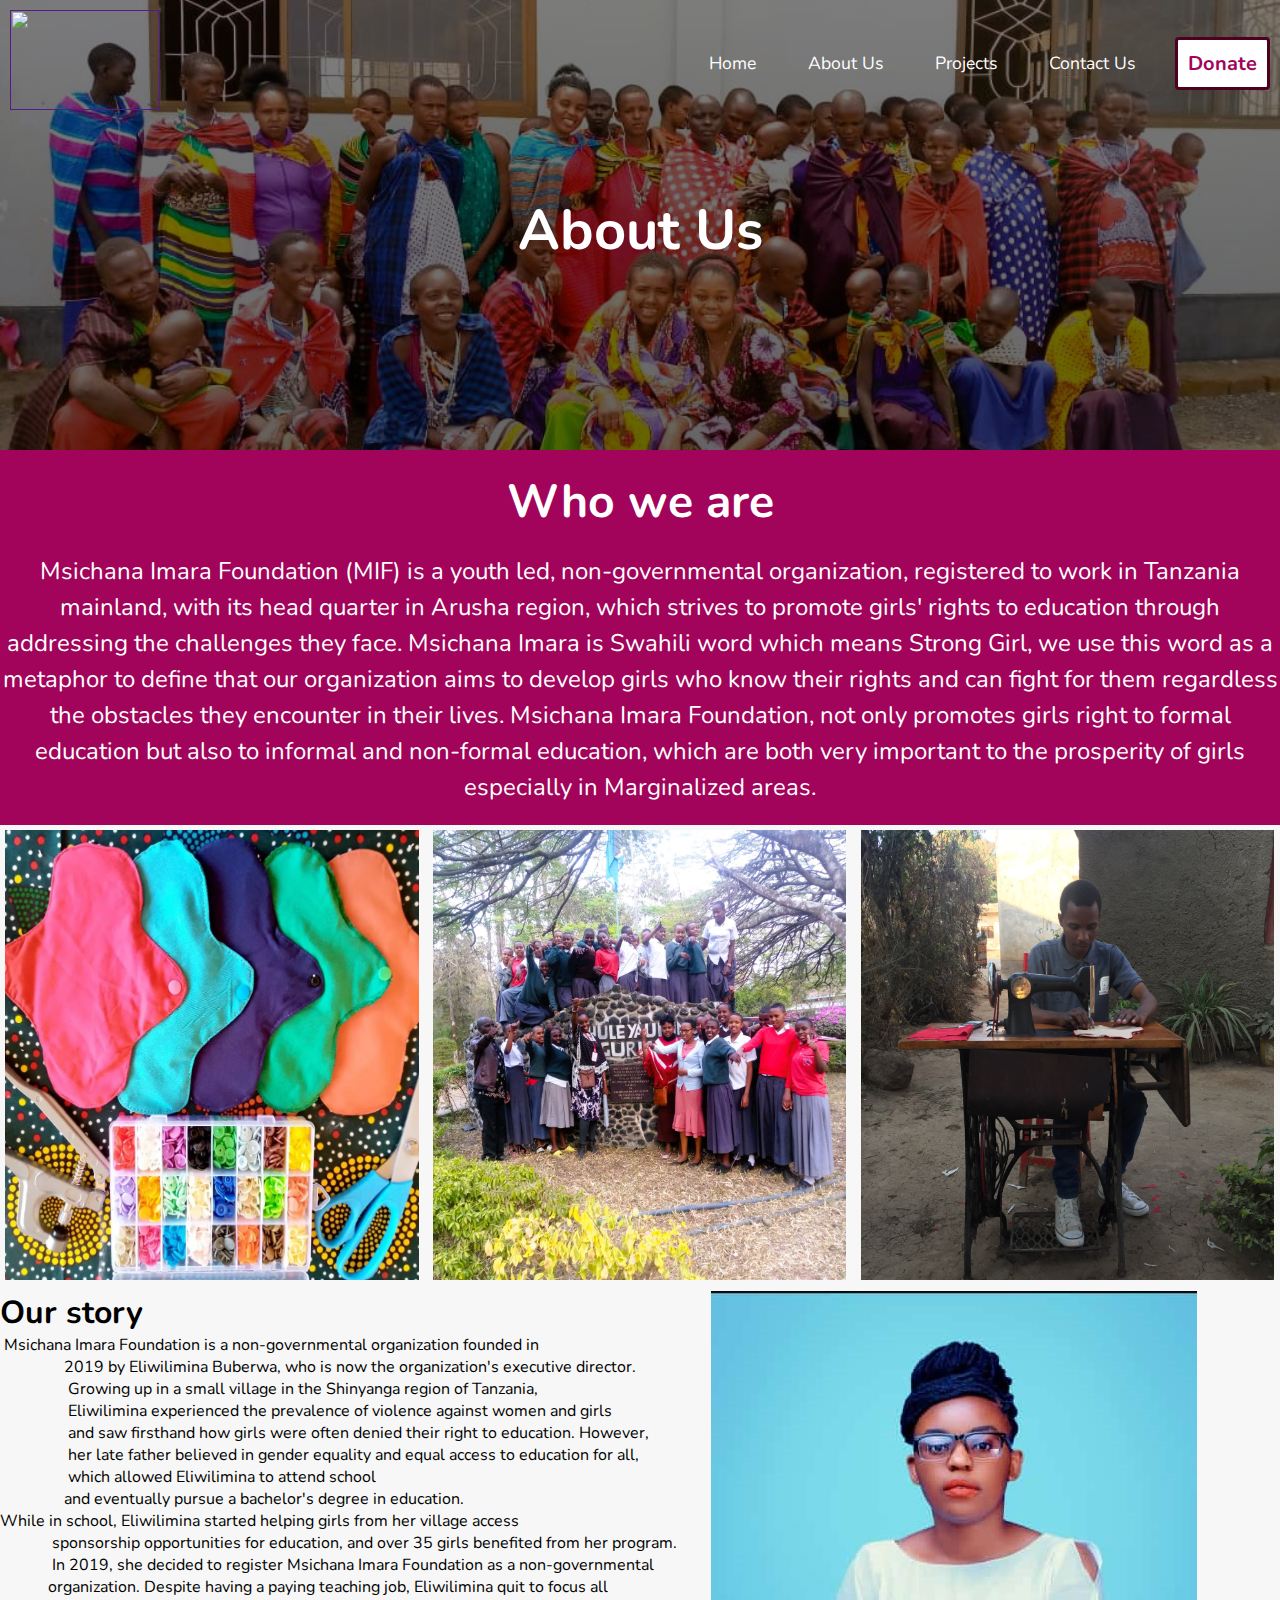
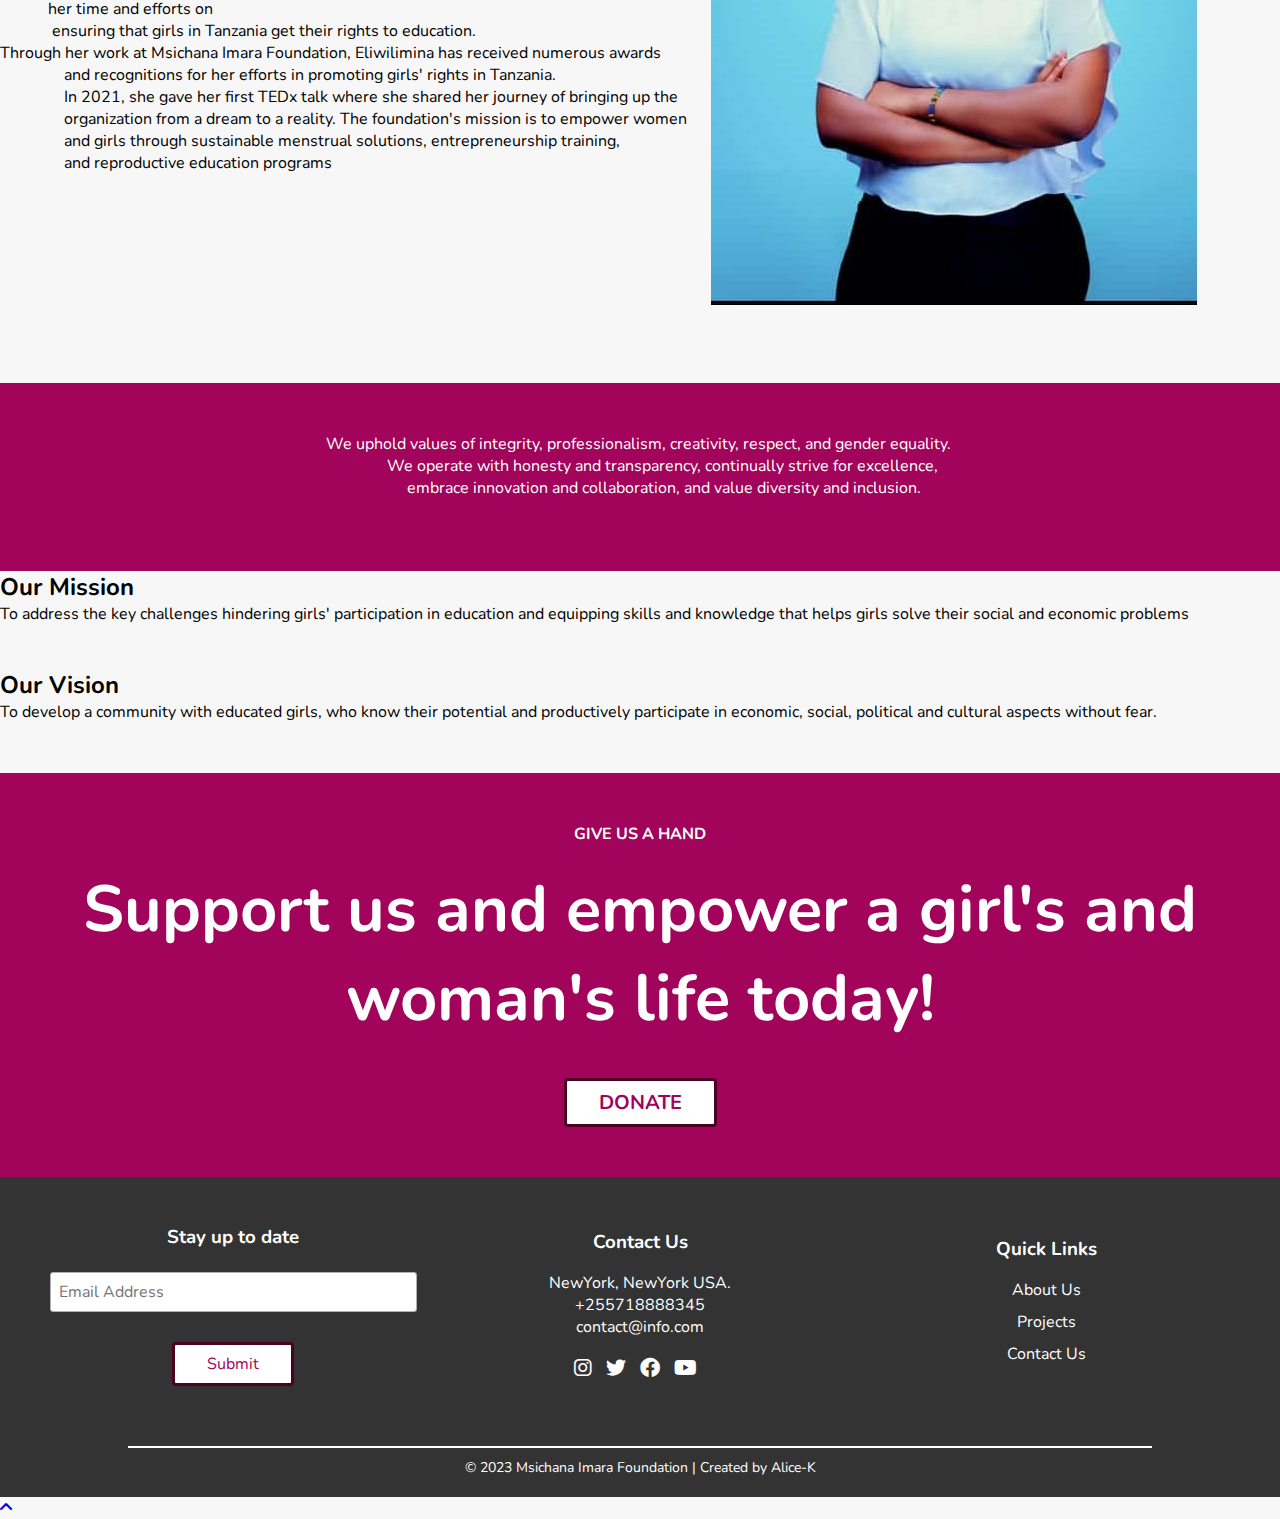
==== aboutus.html @ b965daf7 "Added projects page" ====
<!DOCTYPE html>
<html>
    <!DOCTYPE html>
    <html>
    <head>
        <meta name="viewport" content="width=device-width,initial-scale=1.0">
        <title> Msichana Imara</title>
        <link rel="stylesheet" href="https://cdnjs.cloudflare.com/ajax/libs/font-awesome/6.0.0/css/all.min.css" integrity="sha512-9usAa10IRO0HhonpyAIVpjrylPvoDwiPUiKdWk5t3PyolY1cOd4DSE0Ga+ri4AuTroPR5aQvXU9xC6qOPnzFeg==" crossorigin="anonymous" referrerpolicy="no-referrer" />
        <link rel="stylesheet" type="text/css" href="style.css">
    
    </head>
     <body>
    <!--welcome section starts-->
    <section class="welcome-to-projects" id="welcome">
        <!--header starts-->
        <header>
            <a href="" class="logo"><img src="images/logo.png" /></a>
            <div id="menu-bar" class="fas fa-bars"></div>
            <nav class="navbar">
              <a href="index.html">Home</a>
              <a href="aboutus.html">About Us</a>
              <a href="projects.html">Projects</a>
              <a href="#contact">Contact Us</a>
             <button>Donate</button></a>
             
            </nav>
          </header>
          <!--header ends-->
           <div class="welcome-to-projects-content">
               <h1>About Us</h1> 
            </div>
           </section>
        <!--welcome section ends-->
    
   
    
    <!--Success section starts-->
    
    <section class="who-we-are" >
        <div class="content-2">
            <h2>Who we are</h2>
     <p> Msichana Imara Foundation (MIF) is a youth led, non-governmental organization, 
    registered to work in Tanzania mainland, with its head quarter in Arusha region,
     which strives to promote girls' rights to education through 
     addressing the challenges they face. Msichana Imara is Swahili 
     word which means Strong Girl, we use this word as a metaphor 
     to define that our organization aims to develop girls who know their 
     rights and can fight for them regardless the obstacles they encounter
      in their lives. Msichana Imara Foundation, not only promotes girls right 
      to formal education but also to informal and non-formal education, 
      which are both very important to the prosperity of
      girls especially in Marginalized areas.  </p>
          </div>
        </section>
    <!--Success section ends-->
     <!--Image section starts-->
     <section class="images">
        <div class="image-section">
            <img src="images/image16.jpg" alt="Image 1" class="img-responsive">
            <img src="images/image26.jpeg" alt="Image 2" class="img-responsive">
            <img src="images/image15.jpg" alt="Image 3" class="img-responsive">
          </div>
    </section>
    <!--Image section ends-->
    <!--Impact section starts-->
    
    <section class="our-story">
        <div class="our-story-container">
            <div class=" our-story-content">
            <h1> Our story</h1>
            <pre> Msichana Imara Foundation is a non-governmental organization founded in 
                2019 by Eliwilimina Buberwa, who is now the organization's executive director.
                 Growing up in a small village in the Shinyanga region of Tanzania, 
                 Eliwilimina experienced the prevalence of violence against women and girls 
                 and saw firsthand how girls were often denied their right to education. However, 
                 her late father believed in gender equality and equal access to education for all, 
                 which allowed Eliwilimina to attend school 
                and eventually pursue a bachelor's degree in education.</pre>
            <pre>While in school, Eliwilimina started helping girls from her village access 
             sponsorship opportunities for education, and over 35 girls benefited from her program.
             In 2019, she decided to register Msichana Imara Foundation as a non-governmental 
            organization. Despite having a paying teaching job, Eliwilimina quit to focus all 
            her time and efforts on 
             ensuring that girls in Tanzania get their rights to education.</pre>
             <pre>Through her work at Msichana Imara Foundation, Eliwilimina has received numerous awards 
                and recognitions for her efforts in promoting girls' rights in Tanzania. 
                In 2021, she gave her first TEDx talk where she shared her journey of bringing up the 
                organization from a dream to a reality. The foundation's mission is to empower women 
                and girls through sustainable menstrual solutions, entrepreneurship training, 
                and reproductive education programs</pre>

        </div>
    
           <div class="our-story-img">
           <img src="images/Eliwimina.jpg" alt="Eliwimina pic"/>
            </div>
            
          </div>
    </section>
    <!--Impact section ends-->
    <!--Image kubwa section starts-->
    <div class="image-kubwa">
        <img src="" alt="" />
    </div>
    <!--Image kubwa section ends-->
   
    
    <!--donate section starts here-->
    <section class="donate">
        <pre>We uphold values of integrity, professionalism, creativity, respect, and gender equality. 
            We operate with honesty and transparency, continually strive for excellence, 
            embrace innovation and collaboration, and value diversity and inclusion.
        </pre>
     </section>
    <!--donate section ends here-->

    <section class="mission">
        <div>
        <h2>Our Mission</h2>
        <p>To address the key challenges hindering girls' participation in education and equipping skills and 
            knowledge that helps girls solve their social and economic problems</p>
        </div>
        <div>
            <img src="" />
        </div>
    </section>

    <section class="vision">
        <div>
     <img src="" />
         </div>
         <div>
        <h2>Our Vision</h2>
     <p>To develop a community with educated girls, who know their potential and productively participate in economic, social, 
        political and cultural aspects without fear. </p>
        </div>
        
    </section>
    <!--donate section starts here-->
<section class="donate">
    <h4>GIVE US A HAND</h4>
    <h1>Support us and empower a girl's and woman's life today!</h1>
    <button class="donate-btn">DONATE</button>
 </section>
  <!--donate section ends here-->


    
    <!--footer starts here-->
         <footer>
            <div class="footer-col">
              <h3>Stay up to date</h3>
              <form>
                <input type="email" placeholder="Email Address" >
                <br/>
                <button type="submit" class="submit" >Submit</button>
              </form>
            </div>
            <div class="footer-col">
              <h3>Contact Us</h3>
              <p>NewYork, NewYork USA. <br>+255718888345 <br>contact@info.com</p>
              <div class="social-icons">
                <a href="#"><i class="fab fa-instagram"></i></a>
                <a href="#"><i class="fab fa-twitter"></i></a>
                <a href="#"><i class="fab fa-facebook"></i></a>
                <a href="#"><i class="fab fa-youtube"></i></a>
              </div>
            </div>
            <div class="footer-col">
              <h3>Quick Links</h3>
              <ul>
                <li><a href="aboutus.html">About Us</a></li>
                <li><a href="projects.html">Projects</a></li>
                <li><a href="#contact">Contact Us</a></li>
              </ul>
            </div>
          </footer>
          <div class="copy">
            <hr>
            <p>&copy; 2023 Msichana Imara Foundation | Created by Alice-K</p>
          </div>
          
          <!--footer ends here-->
    
    <!--scroll top button-->
    <a href="#home" class="fas fa-angle-up" id="scroll-top"></a>
    
    
    <!--custom js file link-->
    <script src="script.js"></script>
    
    
    </body>
    </html>
---- style.css ----
@import url('https://fonts.googleapis.com/css2?family=Nunito:wght@200;300;400;600;700&display=swap');

*{
	font-family: 'Nunito',sans-serif;
	margin:0; padding: 0;
	box-sizing: border-box;
	outline: none; 
    border:none;
	text-decoration: none;
	transition: all .2s linear;
}
*::selection{
	background:var(--red);
	color: #fff;
}
html{
	font-size: 100%;
	overflow-x: hidden;
	scroll-behavior: smooth;
	scroll-padding-top:6rem;
}
body{
	background:#f7f7f7;
}
/*header CSS starts*/
header {
    display: flex;
    justify-content: space-between;
    align-items: center;
    padding: 10px;
  }
  
 .logo img{
    height: 100px;
    width:150px;
    padding-top: 0px;
  }
  
  .navbar {
    display: flex;
    justify-content: flex-end;
    align-items: center;
  }
  
  .navbar a {
    text-decoration: none;
    padding: 10px;
    font-size: 1.1rem;
    margin-left: 2rem;
	color:white;
  }
  .navbar a:hover {
    color: #A1045A;
  }
  
  .navbar button {
    background-color:white;
    padding: 10px;
    cursor: pointer;
    margin-left:30px;
    margin-right: 0px;
    color: #A1045A;
    font-weight: bold;
    display: inline-block;
    border:.2rem solid #4C0121 ;
	font-size: 1.25rem;
	border-radius: 0.25rem;
	position: relative;
	overflow: hidden;
	z-index: 0;
  }
.navbar button::before{
	content:'';
	position: absolute;
	top: 0; right: 0;
	width: 0%;
	height: 100%;
	background:#A1045A;
	transition: .3s linear;
	z-index: -1;
}
.navbar button:hover::before{
     
     width: 100%;
     left: 0;
}
.navbar button:hover{
	color: white;
}
  
  #menu-bar {
    display: none;
    font-size: 28px;
    cursor: pointer;
    border:.1rem solid #666;
	border-radius: .3rem;
	padding: .5rem 1.5rem;
  }
  /*header CSS ends*/
  /*welcome section  CSS starts*/
  .welcome {
    background: linear-gradient(to bottom, rgba(0, 0, 0, 0.5), rgba(0, 0, 0, 0.6)), url('images/background.jpg') no-repeat center center;
    background-size: cover;
    height: 100vh;
}
  
  .welcome-section-content {
    position: absolute;
    top: 50%;
    left: 50%;
    transform: translate(-50%, -50%);
    text-align: center;
  }
  .welcome-section-content h4{
      color:white;
  }
  .welcome-section-content h1{
       color: white;
      font-size: 2.7rem;
      padding-top: 10px;
  }
  
  .welcome-section-strip {
    display: flex;
    justify-content: space-around;
    position: absolute;
    bottom: 0;
    left: 0;
    right: 0;
    height: 9.5rem;
}
  .welcome-section-strip > div {
    width: 33.33%;
    display: flex;
    flex-direction: column;
    align-items: center;
    color: white;
    margin: 0;
    border:1px solid #4C0121;
  }
  .welcome-section-strip > div:hover {
    background-color: wheat;
    transition: background-color 0.5s ease;
  }
  .welcome-section-strip .mission {
    background-color: #FDF6E4;
  }
  
  .welcome-section-strip .projects {
    background-color: #FFF1E6;
  }
  
  .welcome-section-strip .volunteer {
    background-color: #FCFBFC;
  }
  
  .welcome-section-strip h2 {
    font-size: 2.4rem;
    margin-top:15px;
    padding-top: 5px;
    color: #A1045A;

  }
  
  .welcome-section-strip h4 {
    font-size: 1.4rem;
    color:#4C0121;
    margin-top:10px;
}
/*welcome section CSS ends*/
  
/*sucess stories CSS starts*/
.sucess-stories {
    background-color: #A1045A;;
    color: white;
    display: flex;
    justify-content: space-between;
    align-items: center;
    padding: 50px 0;
    
}
  .sucess-stories-container {
    display: flex;
    flex-wrap: wrap;
    justify-content: space-between;
    margin-top: 20px;
    
  }
  
  .container-left {
    flex-basis: 50%;
   padding-left:30px;
}
.container-left-heading  {
    color: white;
    font-weight: bold;
    font-size: 5rem;
    padding-bottom: 20px;
    margin-bottom:20px;
    margin-top:20px;
}
  .container-left-content{
    margin-top:20px;
  }
  .container-left-content h2{
    font-size: 2rem;
    margin-bottom: 20px;
    padding-bottom: 20px;
  }
  .container-left-content p{
    font-size: 1.2rem;
    margin-bottom: 35px;
    line-height: 1.5;
  }
  .container-right{
    flex-basis: 40%;
  }
  
 .container-right-image {
    width: 600px;
    height: 100%;
    padding-right: 20px;
  }
  /*sucess stories CSS ends*/

  /*impact CSS starts*/
  .impact-box-container {
    display: flex;
    flex-wrap: wrap;
    justify-content: space-between;
    margin-top: 20px;
    
  }
  .impact-content-left {
    margin: 10px 0;
    flex-basis: 45%;
}
  .impact-content-left h1 {
    margin-bottom: 50px;
    font-size: 4.5rem;
    text-transform: none;
    font-weight: bold;
    color: #4C0121;
  }
  .impact-content-left p {
    line-height: 1.5;
    font-size: 1.5rem;
  }
  .impact-right-numbers{
    flex-basis: 45%;
  }
.impact-right-row {
    display: flex;
    flex-wrap: wrap;
    justify-content: center;
    margin: 10px 0;
  }
  
  .impact-right-col {
    flex-basis: 33%;
    text-align: center;
    padding-left:1rem;
  }
  .impact-right-col p{
    color: #4C0121;
  }
  
  .impact-count {
    font-size: 45px;
    font-weight: bold;
    color: #A1045A;
  }
  
  hr {
    border: 0;
    border-top: 2px solid #ccc;
    margin: 10px auto;
    width: 80%;
  }
  
  .center {
    text-align: center;
  }
  /*impact CSS ends*/
  /*image CSS starts*/
  .images {
    display: flex;
    flex-wrap: wrap;
    justify-content: space-around;
  }
  
  .image-section img {
    flex: 1;
    max-width: 32.3%;
    margin: 5.2px;
    height: 450px;
    
  }
  /*impact CSS ends*/
  /*donate CSS starts*/
  .donate {
    background-color: #A1045A;
    color: white;
    text-align: center;
    padding: 50px;
    margin-top: 50px;
    
  }
 .donate h4 {
    margin-top: 0;
    padding-bottom: 20px;
  }
  
  .donate h1 {
    font-weight: bold;
    font-size: 65px;
    text-transform: none;
  }
  
  .donate-btn {
    background-color:white;
    color: #A1045A;
    padding: 10px 20px;
    cursor: pointer;
    font-weight: bold;
    display: inline-block;
	padding: .5rem 2rem;
	border:.2rem solid #4C0121 ;
	cursor: pointer;
	font-size: 1.25rem;
	border-radius: 0.25rem;
	margin-top: 35px;
	position: relative;
	overflow: hidden;
	z-index: 0;
  }
  .donate-btn::before{
	content:'';
	position: absolute;
	top: 0; right: 0;
	width: 0%;
	height: 100%;
	background:#A1045A;
	transition: .3s linear;
	z-index: -1;
}
.donate-btn:hover::before{
     width: 100%;
     left: 0;
}
.donate-btn:hover{
	color: white;
}
/*donate CSS ends*/

/*footer CSS starts*/
  footer {
    background-color: #333;
    color: #fff;
    display: flex;
    justify-content: space-between;
    align-items: center;
    padding: 30px;
    flex-wrap: wrap;
    margin-bottom: 0px;
  }
  
  .footer-col {
    flex: 1;
    margin: 0 20px;
    text-align: center;
  }
  
  .footer-col h3 {
    margin-bottom: 0;
    height: 60px;
    line-height: 60px;
  }
  .footer-col ul {
    list-style-type: none;
    margin: 0;
    padding: 0;
  }
  
  .footer-col ul li {
    margin-bottom: 10px;
  }
  
  .footer-col ul li a{
    text-decoration: none;
    color:white;
  }
  

  form{
    flex: 1 1 30rem;
   
}

form  input{
    padding: 0.5rem;
    margin: 0.3rem 0;
    font-size: 1rem;
    color: #333;
    text-transform: none;
    border:.1rem solid rgba(0,0,0,.3);
    border-radius: .2rem;
    width: 100%;
    display: flex;
    justify-content: space-between;
    flex-wrap: wrap;
}
  
.submit {
    display: inline-block;
	padding: .5rem 2rem;
	border:.2rem solid #4C0121 ;
	color: #A1045A;;
	cursor: pointer;
	font-size: 1rem;
	border-radius: 0.25rem;
	margin-top: 0.2rem;
	position: relative;
	overflow: hidden;
	z-index: 0;
    background-color: white;
  }
  
.submit::before{
	content:'';
	position: absolute;
	top: 0; right: 0;
	width: 0%;
	height: 100%;
	background: #A1045A;;
	transition: .3s linear;
	z-index: -1;
}
.submit:hover::before{
     
     width: 100%;
     left: 0;
}
.submit:hover{
	color: white;
}

button a{
	color: black;
}
  
  .social-icons {
    margin-top: 20px;
  }
  
  .social-icons a {
    display: inline-block;
    margin-right: 10px;
  }
  
  .social-icons i {
    font-size: 20px;
    color: #fff;
  }
  
  .copy {
    background-color: #333;
    color: #fff;
    text-align: center;
    padding: 20px 0;
  }
  
  .copy p {
    font-size: 14px;
    margin: 0;
  }
  
  .copy hr {
    border: 1px solid #fff;
    margin-bottom: 10px;
  }
  /*footer CSS ends*/


  /*aboutus CSS*/
  /*sucess stories content-2 css*/
  .who-we-are {
    background-color: #A1045A;;
    color: white;
    display: flex;
    justify-content: space-between;
    align-items: center;
   
    
}
  .content-2 {
    text-align: center; /* Center align the heading */
  }
  
  .content-2 h2 {
    font-size: 2.9rem; /* Set the font size for the heading */
    padding:20px 0;
  }
  
  .content-2 p {
    font-size: 1.5rem;
    line-height: 1.5;
    padding-bottom: 20px; /* Set the font size for the paragraph */
  }
  /*our story css*/
  .our-story {
    display: grid;
    grid-template-columns: 1fr 1fr;
    gap: 20px;
  }
  
  .our-story-container {
    display: grid;
    grid-template-columns: 1fr 1fr;
    gap: 20px;
  }
  
  .our-story-content {
    grid-column: 1 / 2;
  }
  
  .our-story-img {
    grid-column: 2 / 3;
  }
  
  



    /*projects CSS*/
    .welcome-to-projects {
      background: linear-gradient(to bottom, rgba(0, 0, 0, 0.5), rgba(0, 0, 0, 0.6)), url('images/background.jpg') no-repeat center center;
      background-size: cover;
      height: 50vh;
      position: relative; /* add position relative to set position absolute for .welcome-to-projects-content */
    }
    
    .welcome-to-projects-content {
      position: absolute;
      top: 50%;
      left: 50%;
      transform: translate(-50%, -50%);
      text-align: center;
    }
    
    .welcome-to-projects-content h1 {
      color: white;
      font-size: 3.5rem;
      padding-top: 10px;
    }
/*mawimbi CSS starts*/
.mawimbi {
  background-color: #A1045A;;
  color: white;
  display: flex;
  justify-content: space-between;
  align-items: center;
  padding: 50px 0;
 flex-direction: column;
}
 .mawimbi h2 {
    font-size: 3rem;
    text-align: center;
    margin-bottom: 40px;
  }
  
  .mawimbi p {
    font-size: 1.4rem;
    line-height: 1.5;
    text-align: justify;
    margin-bottom: 20px;
    max-width: 1000px;
    padding: 0 20px;
  }
  
/*mawimbi CSS end */
 /*mawimbi-image slider CSS starts*/
 .mawimbi-images {
  display: grid;
  grid-template-columns: repeat(3, 1fr);
  gap: 10px;
  margin-top: 20px;
  height: 1200px;
  width: 100vw;
}

.carousel-container {
  display: flex;
  flex-direction: column;
  align-items: center;
}

.row {
  display: grid;
  grid-template-columns: repeat(3, 1fr);
  gap: 10px;
  height: 600px;
  width:100vw;
}
.carousel-item {
  width: 100%;
  height: 100%;
  object-fit: cover;
 
}

.carousel-item img {
  width: 100px;
  height: 100px;
}

/* mawimbi-image slider CSS ends */
/*imarika CSS starts*/
.imarika {
  color: #4C0121;
  background-color: white;
  display: flex;
  justify-content: space-between;
  align-items: center;
  padding: 50px 0;
 flex-direction: column;
}
 .imarika  h2 {
    font-size: 3rem;
    text-align: center;
    margin-bottom: 40px;
    color: #A1045A;
  }
  
  .imarika p {
    font-size: 1.4rem;
    line-height: 1.5;
    text-align: justify;
    margin-bottom: 10px;
    max-width: 1000px;
    padding: 0 20px;
  }
  
/*imarika CSS end */
.imarika-image-kubwa img {
  width: 100vw;
  height: 600px;
  object-fit: cover;
}

  
  @media screen and (max-width: 768px) {
    #menu-bar {
      display: block;
    }
    .navbar {
      position: absolute;
      top: 100%;
      left: 0;
      right: 0;
      background: white;
      border-top: .1rem solid rgba(0, 0, 0, .1);
      clip-path: polygon(0 0, 100% 0, 100% 0, 0 0);
      display: none;
    }
    .navbar.active {
      clip-path: polygon(0 0, 100% 0, 100% 100%, 0% 100%);
      display: block;
    }
    .navbar a {
      margin: 1.5rem;
      padding: 1.5rem;
      display: block;
      border: .2rem solid rgba(0, 0, 0, .1);
      background: black;
      color: white;
    }
    button {
      display: block;
      margin: 1.5rem;
      padding: 1.5rem;
      border: .2rem solid rgba(0, 0, 0, .1);
      background: black;
      color: white;
      cursor: pointer;
      
    }
    
    
  }
  
  
  
  @media screen and (min-width: 768px) {
    #menu-bar {
      display: none;
    }
  }
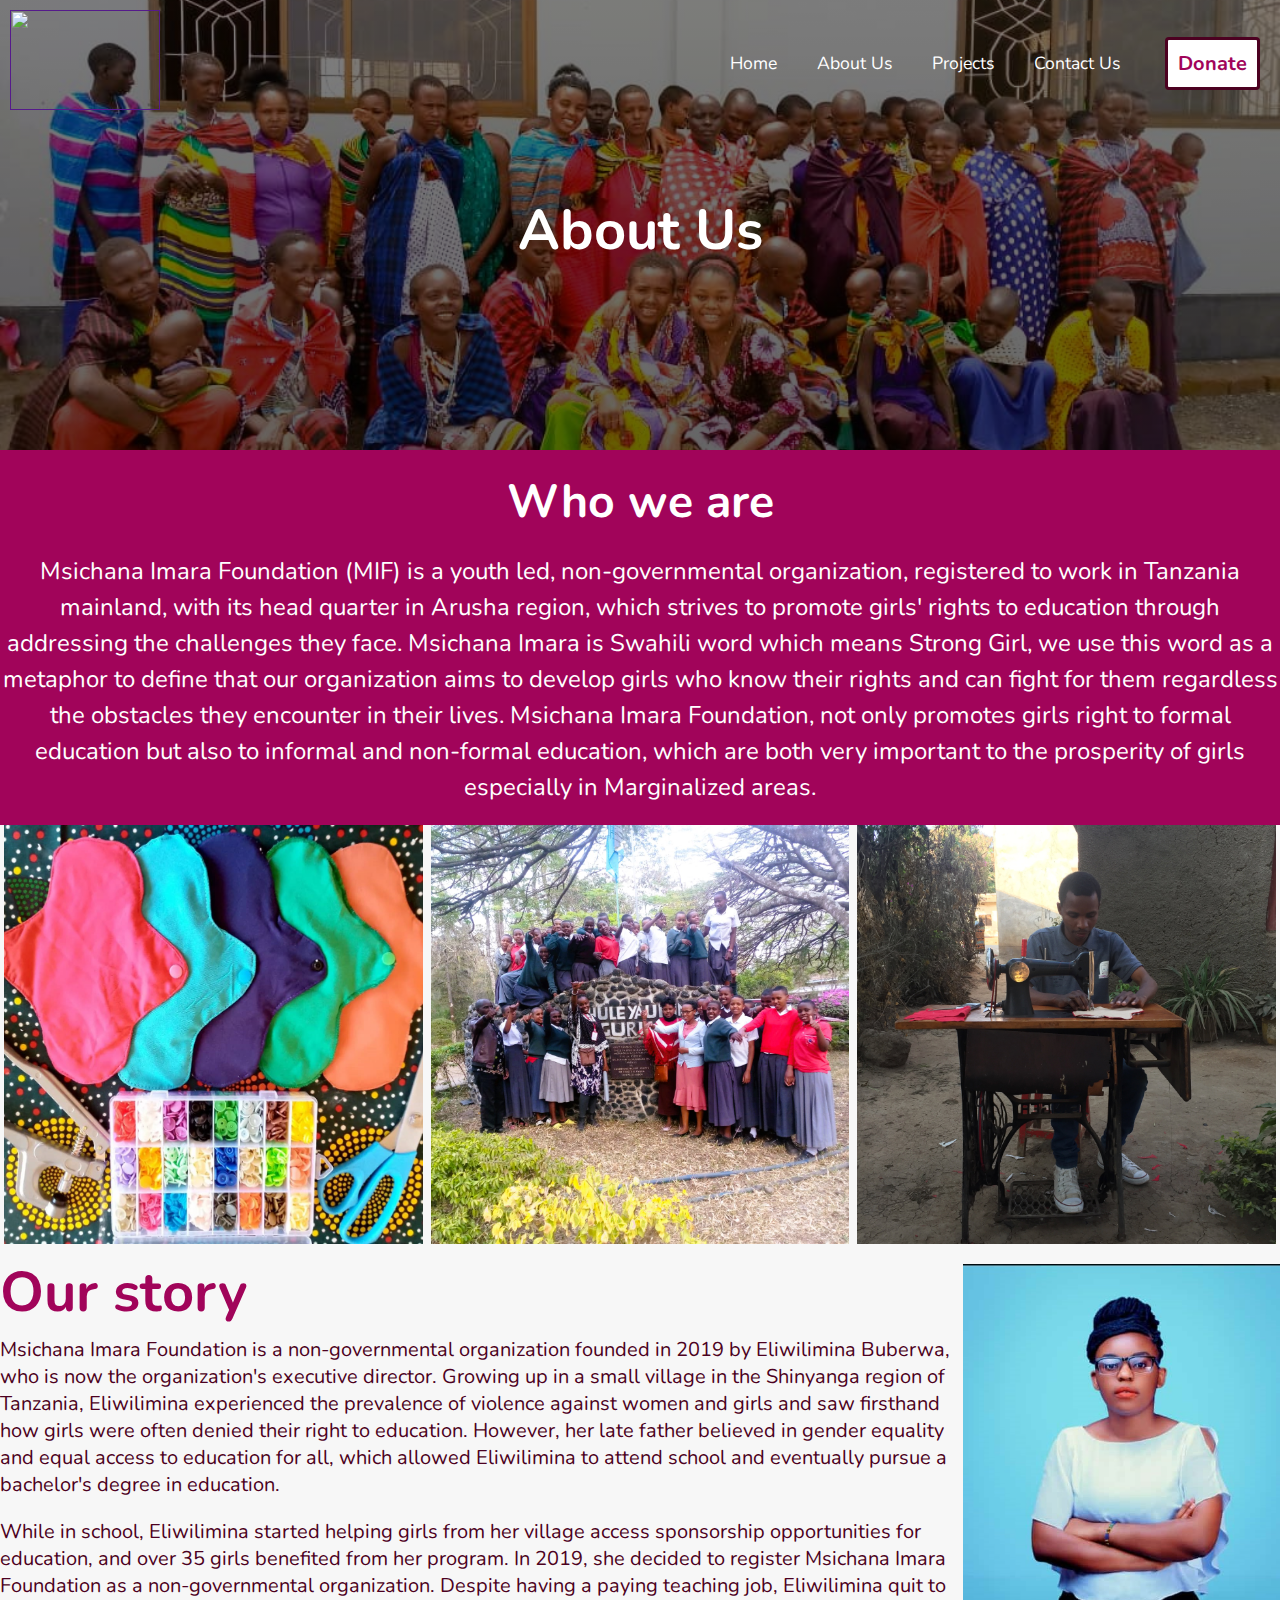
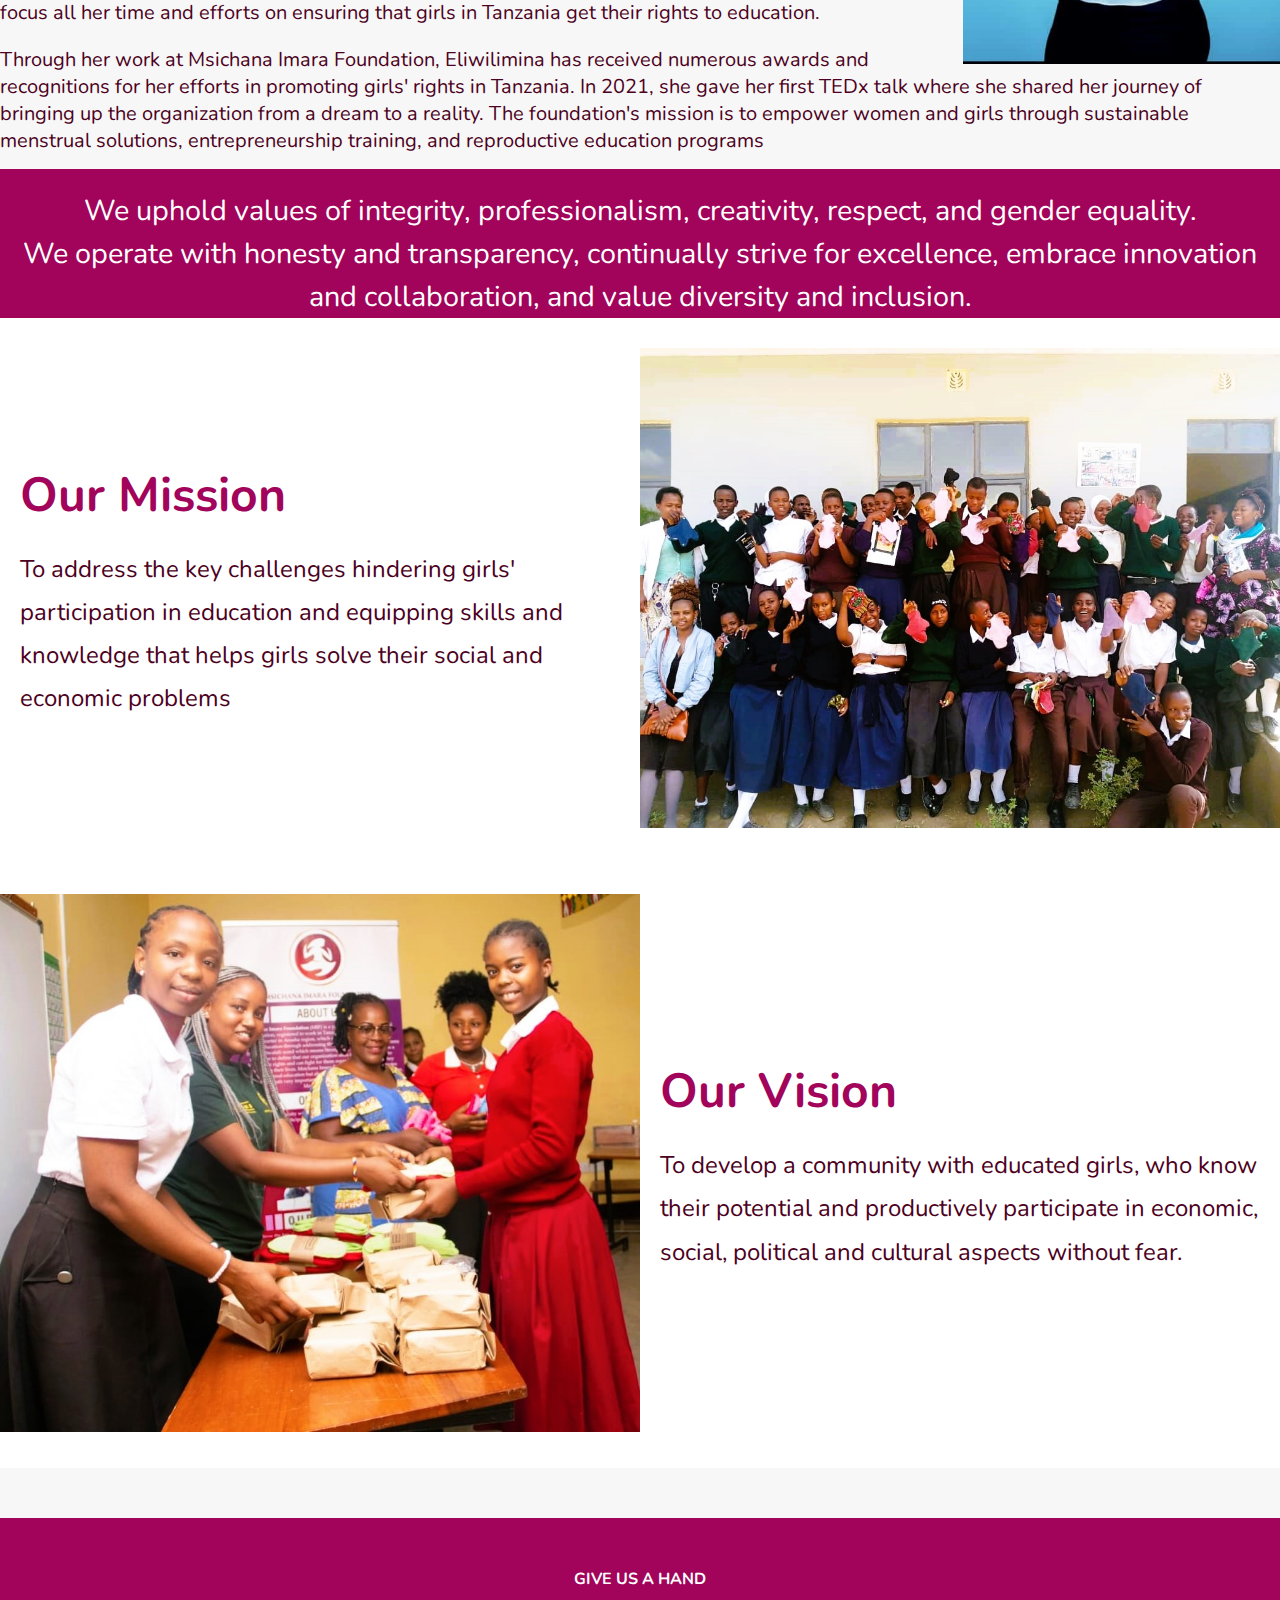
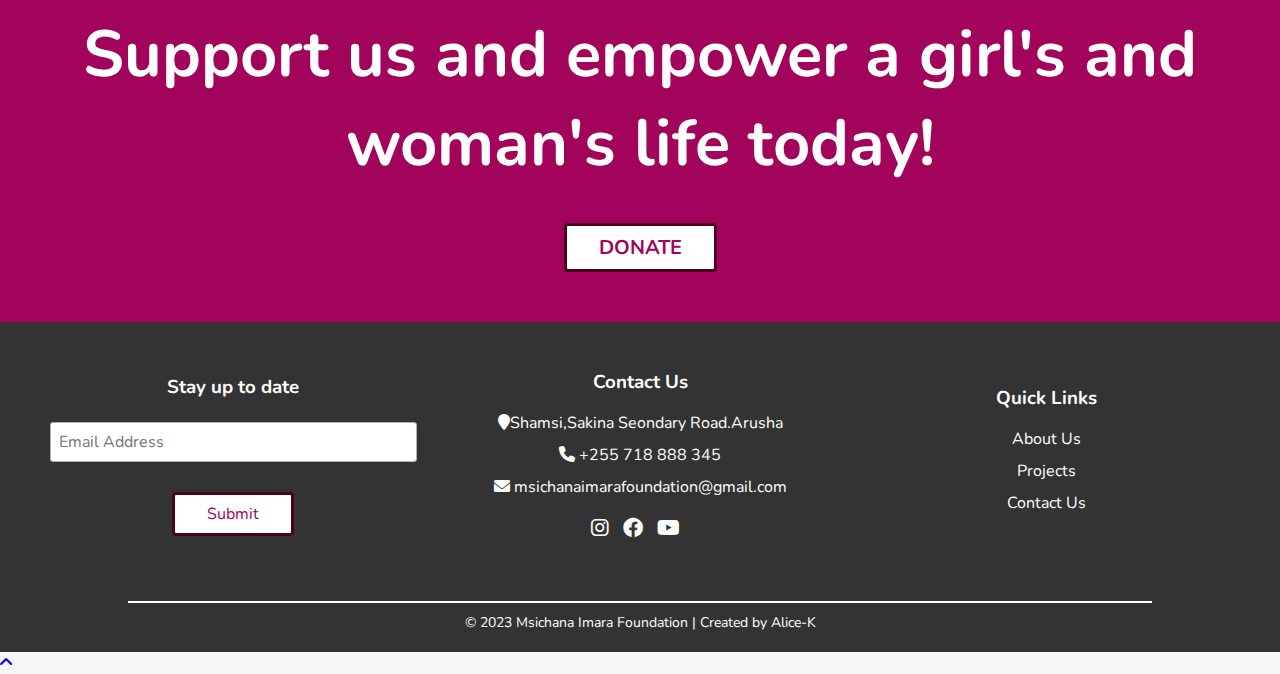
==== commit 28c08b55: "Flexible code" ====
--- a/aboutus.html
+++ b/aboutus.html
@@ -20,8 +20,8 @@
               <a href="index.html">Home</a>
               <a href="aboutus.html">About Us</a>
               <a href="projects.html">Projects</a>
-              <a href="#contact">Contact Us</a>
-             <button>Donate</button></a>
+              <a href="contact.html">Contact Us</a>
+            <a href="donate.html"><button>Donate</button></a></a> 
              
             </nav>
           </header>
@@ -66,121 +66,102 @@
     
     <section class="our-story">
         <div class="our-story-container">
-            <div class=" our-story-content">
-            <h1> Our story</h1>
-            <pre> Msichana Imara Foundation is a non-governmental organization founded in 
-                2019 by Eliwilimina Buberwa, who is now the organization's executive director.
-                 Growing up in a small village in the Shinyanga region of Tanzania, 
-                 Eliwilimina experienced the prevalence of violence against women and girls 
-                 and saw firsthand how girls were often denied their right to education. However, 
-                 her late father believed in gender equality and equal access to education for all, 
-                 which allowed Eliwilimina to attend school 
-                and eventually pursue a bachelor's degree in education.</pre>
-            <pre>While in school, Eliwilimina started helping girls from her village access 
-             sponsorship opportunities for education, and over 35 girls benefited from her program.
-             In 2019, she decided to register Msichana Imara Foundation as a non-governmental 
-            organization. Despite having a paying teaching job, Eliwilimina quit to focus all 
-            her time and efforts on 
-             ensuring that girls in Tanzania get their rights to education.</pre>
-             <pre>Through her work at Msichana Imara Foundation, Eliwilimina has received numerous awards 
-                and recognitions for her efforts in promoting girls' rights in Tanzania. 
-                In 2021, she gave her first TEDx talk where she shared her journey of bringing up the 
-                organization from a dream to a reality. The foundation's mission is to empower women 
-                and girls through sustainable menstrual solutions, entrepreneurship training, 
-                and reproductive education programs</pre>
-
+          <div class="our-story-img">
+            <img src="images/Eliwimina.jpg" alt="Eliwimina pic" />
+          </div>
+          <div class="our-story-content">
+            <h1>Our story</h1>
+            <p>Msichana Imara Foundation is a non-governmental organization founded in 2019 by Eliwilimina Buberwa, who is now the organization's executive director. Growing up in a small village in the Shinyanga region of Tanzania, Eliwilimina experienced the prevalence of violence against women and girls and saw firsthand how girls were often denied their right to education. However, her late father believed in gender equality and equal access to education for all, which allowed Eliwilimina to attend school and eventually pursue a bachelor's degree in education.</p>
+            <p>While in school, Eliwilimina started helping girls from her village access sponsorship opportunities for education, and over 35 girls benefited from her program. In 2019, she decided to register Msichana Imara Foundation as a non-governmental organization. Despite having a paying teaching job, Eliwilimina quit to focus all her time and efforts on ensuring that girls in Tanzania get their rights to education.</p>
+            <p>Through her work at Msichana Imara Foundation, Eliwilimina has received numerous awards and recognitions for her efforts in promoting girls' rights in Tanzania. In 2021, she gave her first TEDx talk where she shared her journey of bringing up the organization from a dream to a reality. The foundation's mission is to empower women and girls through sustainable menstrual solutions, entrepreneurship training, and reproductive education programs</p>
+          </div>
         </div>
+      </section>
+      
     
-           <div class="our-story-img">
-           <img src="images/Eliwimina.jpg" alt="Eliwimina pic"/>
-            </div>
-            
-          </div>
-    </section>
-    <!--Impact section ends-->
-    <!--Image kubwa section starts-->
-    <div class="image-kubwa">
-        <img src="" alt="" />
-    </div>
-    <!--Image kubwa section ends-->
    
     
     <!--donate section starts here-->
-    <section class="donate">
-        <pre>We uphold values of integrity, professionalism, creativity, respect, and gender equality. 
-            We operate with honesty and transparency, continually strive for excellence, 
+    <section class="values">
+        <p>We uphold values of integrity, professionalism, creativity, respect, and gender equality. 
+           <br> We operate with honesty and transparency, continually strive for excellence, 
             embrace innovation and collaboration, and value diversity and inclusion.
-        </pre>
+        </p>
      </section>
     <!--donate section ends here-->
 
-    <section class="mission">
-        <div>
-        <h2>Our Mission</h2>
+    <section class="mission-2">
+       <div class="mission-container">
+        <div class="mission-content">
+        <h1>Our Mission</h1>
         <p>To address the key challenges hindering girls' participation in education and equipping skills and 
             knowledge that helps girls solve their social and economic problems</p>
         </div>
-        <div>
-            <img src="" />
+        <div class="mission-img">
+            <img src="images/picture2.jpg" />
         </div>
+       </div>
     </section>
 
     <section class="vision">
-        <div>
-     <img src="" />
-         </div>
-         <div>
-        <h2>Our Vision</h2>
-     <p>To develop a community with educated girls, who know their potential and productively participate in economic, social, 
-        political and cultural aspects without fear. </p>
-        </div>
-        
+      <div class="mission-container">
+        <div class="vision-image">
+            <img src="images/image24.jpg" />
+                </div>
+                <div class="vision-content">
+               <h1>Our Vision</h1>
+            <p>To develop a community with educated girls, who know their potential and productively participate in economic, social, 
+               political and cultural aspects without fear. </p>
+               </div>
+      </div>
     </section>
     <!--donate section starts here-->
 <section class="donate">
     <h4>GIVE US A HAND</h4>
     <h1>Support us and empower a girl's and woman's life today!</h1>
-    <button class="donate-btn">DONATE</button>
+    <a href="donate.html"><button class="donate-btn">DONATE</button></a> 
  </section>
   <!--donate section ends here-->
 
 
-    
-    <!--footer starts here-->
-         <footer>
-            <div class="footer-col">
-              <h3>Stay up to date</h3>
-              <form>
-                <input type="email" placeholder="Email Address" >
-                <br/>
-                <button type="submit" class="submit" >Submit</button>
-              </form>
-            </div>
-            <div class="footer-col">
-              <h3>Contact Us</h3>
-              <p>NewYork, NewYork USA. <br>+255718888345 <br>contact@info.com</p>
-              <div class="social-icons">
-                <a href="#"><i class="fab fa-instagram"></i></a>
-                <a href="#"><i class="fab fa-twitter"></i></a>
-                <a href="#"><i class="fab fa-facebook"></i></a>
-                <a href="#"><i class="fab fa-youtube"></i></a>
-              </div>
-            </div>
-            <div class="footer-col">
-              <h3>Quick Links</h3>
-              <ul>
-                <li><a href="aboutus.html">About Us</a></li>
-                <li><a href="projects.html">Projects</a></li>
-                <li><a href="#contact">Contact Us</a></li>
-              </ul>
-            </div>
-          </footer>
-          <div class="copy">
-            <hr>
-            <p>&copy; 2023 Msichana Imara Foundation | Created by Alice-K</p>
-          </div>
-          
-          <!--footer ends here-->
+   <!--footer section starts--> 
+  <footer>
+    <div class="footer-col">
+      <h3>Stay up to date</h3>
+      <form>
+        <input type="email" placeholder="Email Address" >
+        <br/>
+        <button type="submit" class="submit" >Submit</button>
+      </form>
+    </div>
+    <div class="footer-col">
+      <h3>Contact Us</h3>
+      <ul>
+        <li><i class="fa fa-map-marker"></i>Shamsi,Sakina Seondary Road.Arusha</li>
+        <li><i class="fa fa-phone"></i> +255 718 888 345</li>
+        <li><i class="fa fa-envelope"></i> msichanaimarafoundation@gmail.com</li>
+    </ul>
+      <div class="social-icons">
+        <a href=" https://www.instagram.com/msichanaimara/"><i class="fab fa-instagram"></i></a>
+        <a href=" https://web.facebook.com/profile.php?id=100086774670458 "><i class="fab fa-facebook"></i></a>
+        <a href="https://www.youtube.com/channel/UCwqgY1ThkXRdyjZTZWjVm1w"><i class="fab fa-youtube"></i></a>
+      </div>
+    </div>
+    <div class="footer-col">
+      <h3>Quick Links</h3>
+      <ul>
+        <li><a href="aboutus.html">About Us</a></li>
+        <li><a href="projects.html">Projects</a></li>
+        <li><a href="contact.html">Contact Us</a></li>
+      </ul>
+    </div>
+  </footer>
+  <div class="copy">
+    <hr>
+    <p>&copy; 2023 Msichana Imara Foundation | Created by Alice-K</p>
+  </div>
+  
+  <!--footer ends here-->
     
     <!--scroll top button-->
     <a href="#home" class="fas fa-angle-up" id="scroll-top"></a>
--- a/style.css
+++ b/style.css
@@ -46,7 +46,7 @@
     text-decoration: none;
     padding: 10px;
     font-size: 1.1rem;
-    margin-left: 2rem;
+    margin-left:20px;
 	color:white;
   }
   .navbar a:hover {
@@ -57,7 +57,7 @@
     background-color:white;
     padding: 10px;
     cursor: pointer;
-    margin-left:30px;
+    margin-left:5px;
     margin-right: 0px;
     color: #A1045A;
     font-weight: bold;
@@ -188,24 +188,24 @@
   }
   
   .container-left {
-    flex-basis: 50%;
-   padding-left:30px;
+    flex:1;
+   padding-left:10px;
 }
 .container-left-heading  {
     color: white;
     font-weight: bold;
-    font-size: 5rem;
-    padding-bottom: 20px;
-    margin-bottom:20px;
-    margin-top:20px;
+    font-size: 4.5rem;
+    padding-bottom: 15px;
+    margin-bottom:15px;
+    margin-top:10px;
 }
   .container-left-content{
-    margin-top:20px;
+    margin-top:10px;
   }
   .container-left-content h2{
     font-size: 2rem;
-    margin-bottom: 20px;
-    padding-bottom: 20px;
+    margin-bottom: 15px;
+    padding-bottom: 15px;
   }
   .container-left-content p{
     font-size: 1.2rem;
@@ -213,11 +213,11 @@
     line-height: 1.5;
   }
   .container-right{
-    flex-basis: 40%;
+    flex: 1;
   }
   
  .container-right-image {
-    width: 600px;
+    width: 100%;
     height: 100%;
     padding-right: 20px;
   }
@@ -285,17 +285,22 @@
   /*image CSS starts*/
   .images {
     display: flex;
+    justify-content: space-around;
     flex-wrap: wrap;
-    justify-content: space-around;
+  }
+  
+  .image-section {
+    display: flex;
+   max-width: 100vw;
   }
   
   .image-section img {
-    flex: 1;
-    max-width: 32.3%;
-    margin: 5.2px;
-    height: 450px;
-    
-  }
+    flex:1;
+    max-width: 33.33%;
+    height:auto;
+    padding: 0 4px;
+  }
+  
   /*impact CSS ends*/
   /*donate CSS starts*/
   .donate {
@@ -490,18 +495,14 @@
     display: flex;
     justify-content: space-between;
     align-items: center;
-   
-    
-}
+  }
   .content-2 {
     text-align: center; /* Center align the heading */
   }
-  
   .content-2 h2 {
     font-size: 2.9rem; /* Set the font size for the heading */
     padding:20px 0;
   }
-  
   .content-2 p {
     font-size: 1.5rem;
     line-height: 1.5;
@@ -509,30 +510,109 @@
   }
   /*our story css*/
   .our-story {
-    display: grid;
-    grid-template-columns: 1fr 1fr;
-    gap: 20px;
-  }
-  
-  .our-story-container {
-    display: grid;
-    grid-template-columns: 1fr 1fr;
-    gap: 20px;
+    display: flex;
+    flex-wrap: wrap;
+    justify-content: space-between;
+    align-items: flex-start;
+   
+  }
+  
+  .our-story-img {
+    flex: 1 1 40%;
+    max-width: 100%;
+    margin-top: 10px;
+    float: right;
+  }
+  
+  .our-story-img img {
+    width: 100%;
+    height: 400px;
+    display: block;
+    margin-top: 10px;
   }
   
   .our-story-content {
-    grid-column: 1 / 2;
-  }
-  
-  .our-story-img {
-    grid-column: 2 / 3;
-  }
-  
-  
-
-
-
-    /*projects CSS*/
+    flex: 1 1 60%;
+    margin-top: 10px;
+    margin-right: 10px;
+    
+  }
+  .our-story-content h1 {
+    font-size: 3.5rem;
+    color: #A1045A;
+  }
+  
+  .our-story-content p {
+    font-size: 1.25rem;
+    line-height: 1.35;
+    padding-top: 5px;
+    color: #4C0121;
+    margin-bottom: 15px;
+  }
+  
+  
+  
+
+
+.values {
+  display: flex;
+  justify-content: center; /* centers content horizontally */
+  align-items: center; /* centers content vertically */
+  text-align: center;
+  background-color: #A1045A;
+   color: white;
+}
+
+.values p {
+  max-width: 100%; /* ensures pre element does not exceed parent container width */
+  margin: 0; /* removes default margin */
+  font-size: 1.8rem;
+  line-height: 1.5;
+  padding-top: 20px;
+}
+
+.mission-2, .vision{
+  background-color: white;
+   display: flex;
+  justify-content: space-between;
+   align-items: center;
+   padding: 30px 0;
+  
+  }
+  .mission-container{
+    display: flex;
+    flex-wrap: wrap;
+    align-items: center;
+   
+  }
+  
+  .mission-content,.vision-content{
+    flex: 1;
+    padding: 0 20px; /* adjust as needed */
+    color: #4C0121;
+  }
+  .mission-content h1, .vision-content h1 {
+    font-size: 3rem;
+    color: #A1045A;
+  
+  }
+  .mission-content p, .vision-content p{
+    font-size: 1.5rem;
+    line-height: 1.8;
+    padding-top: 20px;
+  }
+  
+  .mission-img ,.vision-image {
+    flex-basis: 50%;
+    width: 100%;
+    height: 100%;
+    
+  }
+  .mission-img img , .vision-image img{
+    width:100%;
+    height:100%;
+  }
+/*projects CSS*/
     .welcome-to-projects {
       background: linear-gradient(to bottom, rgba(0, 0, 0, 0.5), rgba(0, 0, 0, 0.6)), url('images/background.jpg') no-repeat center center;
       background-size: cover;
@@ -581,38 +661,43 @@
 /*mawimbi CSS end */
  /*mawimbi-image slider CSS starts*/
  .mawimbi-images {
-  display: grid;
-  grid-template-columns: repeat(3, 1fr);
-  gap: 10px;
-  margin-top: 20px;
-  height: 1200px;
-  width: 100vw;
+  width: 100%;
+  max-width: 1200px;
+  margin: 0 auto;
 }
 
 .carousel-container {
   display: flex;
-  flex-direction: column;
+  flex-wrap: wrap;
+  justify-content: space-between;
   align-items: center;
+  height: 100%;
 }
 
 .row {
-  display: grid;
-  grid-template-columns: repeat(3, 1fr);
-  gap: 10px;
-  height: 600px;
-  width:100vw;
-}
+  display: flex;
+  flex-wrap: wrap;
+  justify-content: space-between;
+  align-items: center;
+  width: 100%;
+  height: 50%;
+}
+
 .carousel-item {
-  width: 100%;
+  flex: 1 0 calc(33.33% - 5px);
   height: 100%;
   object-fit: cover;
- 
+  margin-bottom: 5px;
+  overflow: hidden;
 }
 
 .carousel-item img {
-  width: 100px;
-  height: 100px;
-}
+  width: 100%;
+  height: 1005;
+  object-fit: cover;
+}
+
+
 
 /* mawimbi-image slider CSS ends */
 /*imarika CSS starts*/
@@ -641,15 +726,192 @@
     padding: 0 20px;
   }
   
-/*imarika CSS end */
+
 .imarika-image-kubwa img {
   width: 100vw;
   height: 600px;
   object-fit: cover;
 }
+/*imarika CSS end */
+/*donation CSS*/
+.call-to-action{
+  text-align: center;
+  background-color: #A1045A;
+  color: white;
+}
+.call-to-action-heading{
+  padding:30px 0;
+}
+.call-to-action-heading h1{
+  font-size: 2.5rem;
+}
+.get-involved{
+  height:300px;
+  
+}
+.get-involved h1{
+   text-align: center;
+   margin-top: 20px;
+   color: #A1045A;
+   font-size: 2.8rem;
+
+}
+.welcome-section-strip-2 {
+  display: flex;
+  justify-content: space-around;
+  position: absolute;
+  bottom: 0;
+  left: 0;
+  right: 0;
+  height: 15rem;
+}
+.welcome-section-strip-2 > div {
+  width: 33.33%;
+  display: flex;
+  flex-direction: column;
+  align-items: center;
+  color: white;
+  margin: 0;
+  border:1px solid #4C0121;
+}
+
+.welcome-section-strip-2 .mission {
+  background-color: #663046
+}
+
+.welcome-section-strip-2 .projects {
+  background-color: #601a35
+}
+
+.welcome-section-strip-2 .volunteer {
+  background-color: #4d0f28;
+}
+
+.welcome-section-strip-2 h2 {
+  font-size: 1.6rem;
+  margin-top:15px;
+  padding-top: 5px;
+  color: white;
+  max-width:400px;
+}
+
+.welcome-section-strip-2 p{
+  font-size: 1.2rem;
+  color:white;
+  margin-top:10px;
+  text-align:center;
+  max-width: 400px;
+}
+.imarika-image-kubwa-2 img {
+  width: 100%;
+  max-width: 100%;
+  height: 600px;
+  object-fit: contain;
+  margin: 50px 0px;
+  
+}
+
+.donations{
+  padding-top:30px;
+ margin-bottom: 0px;
+  height:320px;
+  align-items: center;
+}
+.donations h1{
+  font-size: 2.7rem;
+  margin-bottom: 15px;
+}
+.donations p{
+   font-size: 1.4rem;
+  line-height: 1.25;
+  text-align: center;
+  margin: 10px 0;
+}
+.donations a{
+  color:white;
+  text-decoration: underline;
+}
+.donations ul li{
+ font-size: 1.3rem;
+  margin-top: 8px;
+  
+}
+.donations ul{
+  list-style-type: disc;
+}
+/* Contact Page CSS */
+.container {
+	max-width: 1000px;
+	margin: 0 auto;
+	display: flex;
+	flex-wrap: wrap;
+	justify-content: center;
+	align-items: center;
+	padding: 50px;
+}
+
+.contact-info {
+	flex-basis: 50%;
+	text-align: center;
+}
+
+.contact-info h2 {
+	margin-bottom: 20px;
+  color: #A1045A;
+  font-size: 2.5rem;
+}
+
+.contact-info ul {
+	list-style: none;
+	padding: 0;
+	margin: 0;
+}
+
+.contact-info ul li {
+	margin-bottom: 10px;
+	font-size: 1.4re;
+}
+
+.contact-info ul li i {
+	margin-right: 10px;
+	color: #4C0121
+}
+
+.map {
+	flex-basis: 50%;
+}
+/*Sucess stories CSS in sucess.html*/
+.sucess {
+  box-shadow: 0px 0px 5px rgba(0, 0, 0, 0.3); /* add box-shadow */
+  text-align: center; /* center align text */
+  max-width: 800px; /* set maximum width */
+  margin: auto; /* center the div horizontally */
+  display: flex; /* make the div flexible */
+  flex-direction: column; /* make the div's children stack vertically */
+  align-items: center; /* center the div's children horizontally */
+  justify-content: center; /* center the div's children vertically */
+  padding: 20px; /* add padding to the div */
+  margin-top:20px;
+}
+.sucess p{
+  font-size: 1.4rem;
+  color: #4C0121;
+  line-height: 1.5;
+  padding: 10px 0;
+}
+.sucess h3{
+  color: #A1045A;
+  font-size: 1.2rem;
+}
+
+
+
 
   
   @media screen and (max-width: 768px) {
+    html{
+      font-size: 80%;
+    }
     #menu-bar {
       display: block;
     }
@@ -686,8 +948,79 @@
       
     }
     
-    
-  }
+      .welcome-section-strip {
+        display: flex;
+        flex-direction: row;
+        align-items: center;
+      }
+    
+      .mission, .projects, .volunteer {
+        width: 100%;
+        max-width: 300px;
+        margin-bottom: 20px;
+        text-align: center;
+        height: 100%;
+      }
+      .mission h4, .projects h4, .volunteer  h4{
+        font-size: 1.2rem;
+      }
+      .mission h2, .projects h2, .volunteer  h2{
+        font-size: 1.4rem;
+      }
+      
+        .sucess-stories-container {
+          flex-direction: column;
+        }
+      
+        .container-left {
+          flex-basis: 100%;
+          text-align: center;
+          
+        }
+      
+        .container-right {
+          flex-basis: 100%;
+        }
+      
+        .container-right-image {
+          width: 100%;
+          height: auto;
+          padding: 0;
+          margin-top: 20px;
+        }
+        .impact-right-numbers {
+          display: flex;
+          flex-direction: column;
+        }
+        .impact-right-row {
+          display: flex;
+          flex-direction: row;
+          flex-wrap: wrap;
+        }
+        .impact-right-col {
+          width: 50%;
+          padding: 0 10px;
+          box-sizing: border-box;
+        }
+        .impact-count{
+          font-size: 2rem;
+        }
+        
+      
+      
+
+
+
+
+
+
+
+
+    }
+    
+    
+    
+  
   
   
   
@@ -696,4 +1029,7 @@
       display: none;
     }
   }
-  +   @media screen and (max-width: 479px) { 
+
+    
+}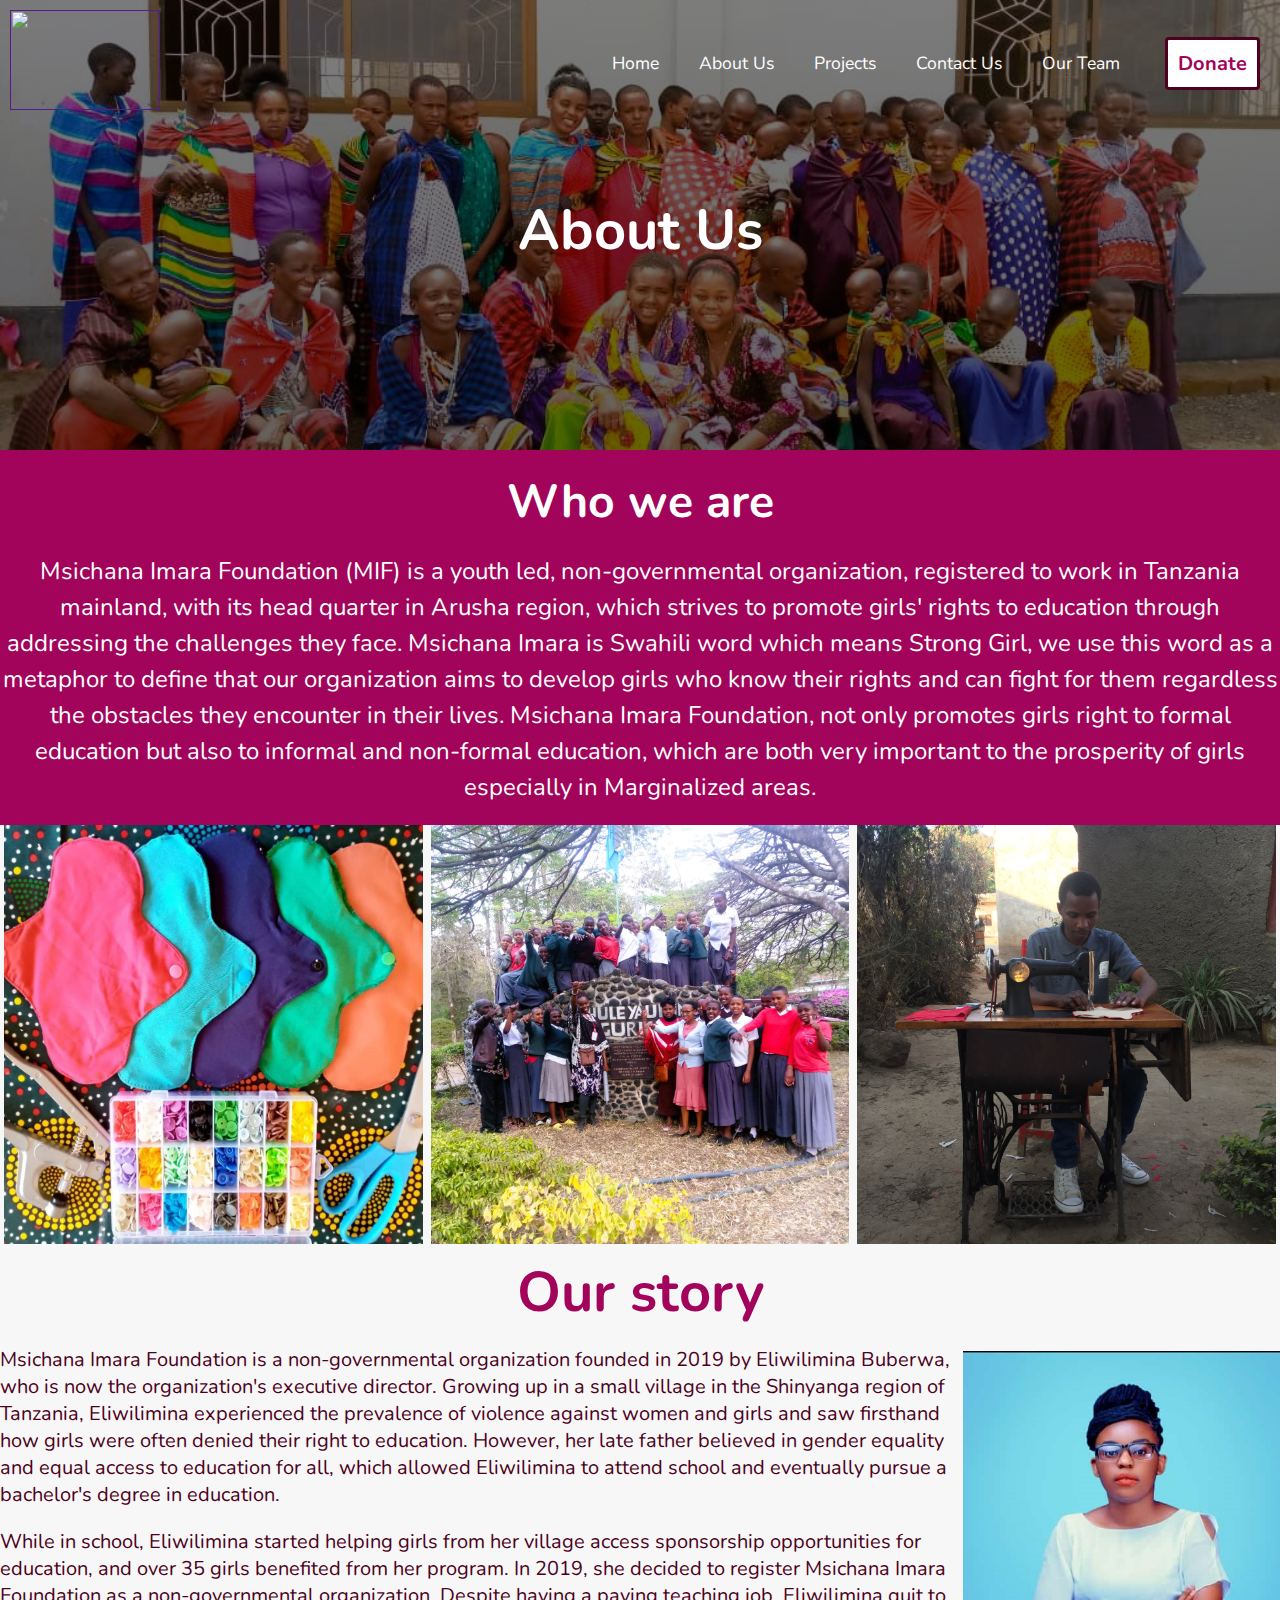
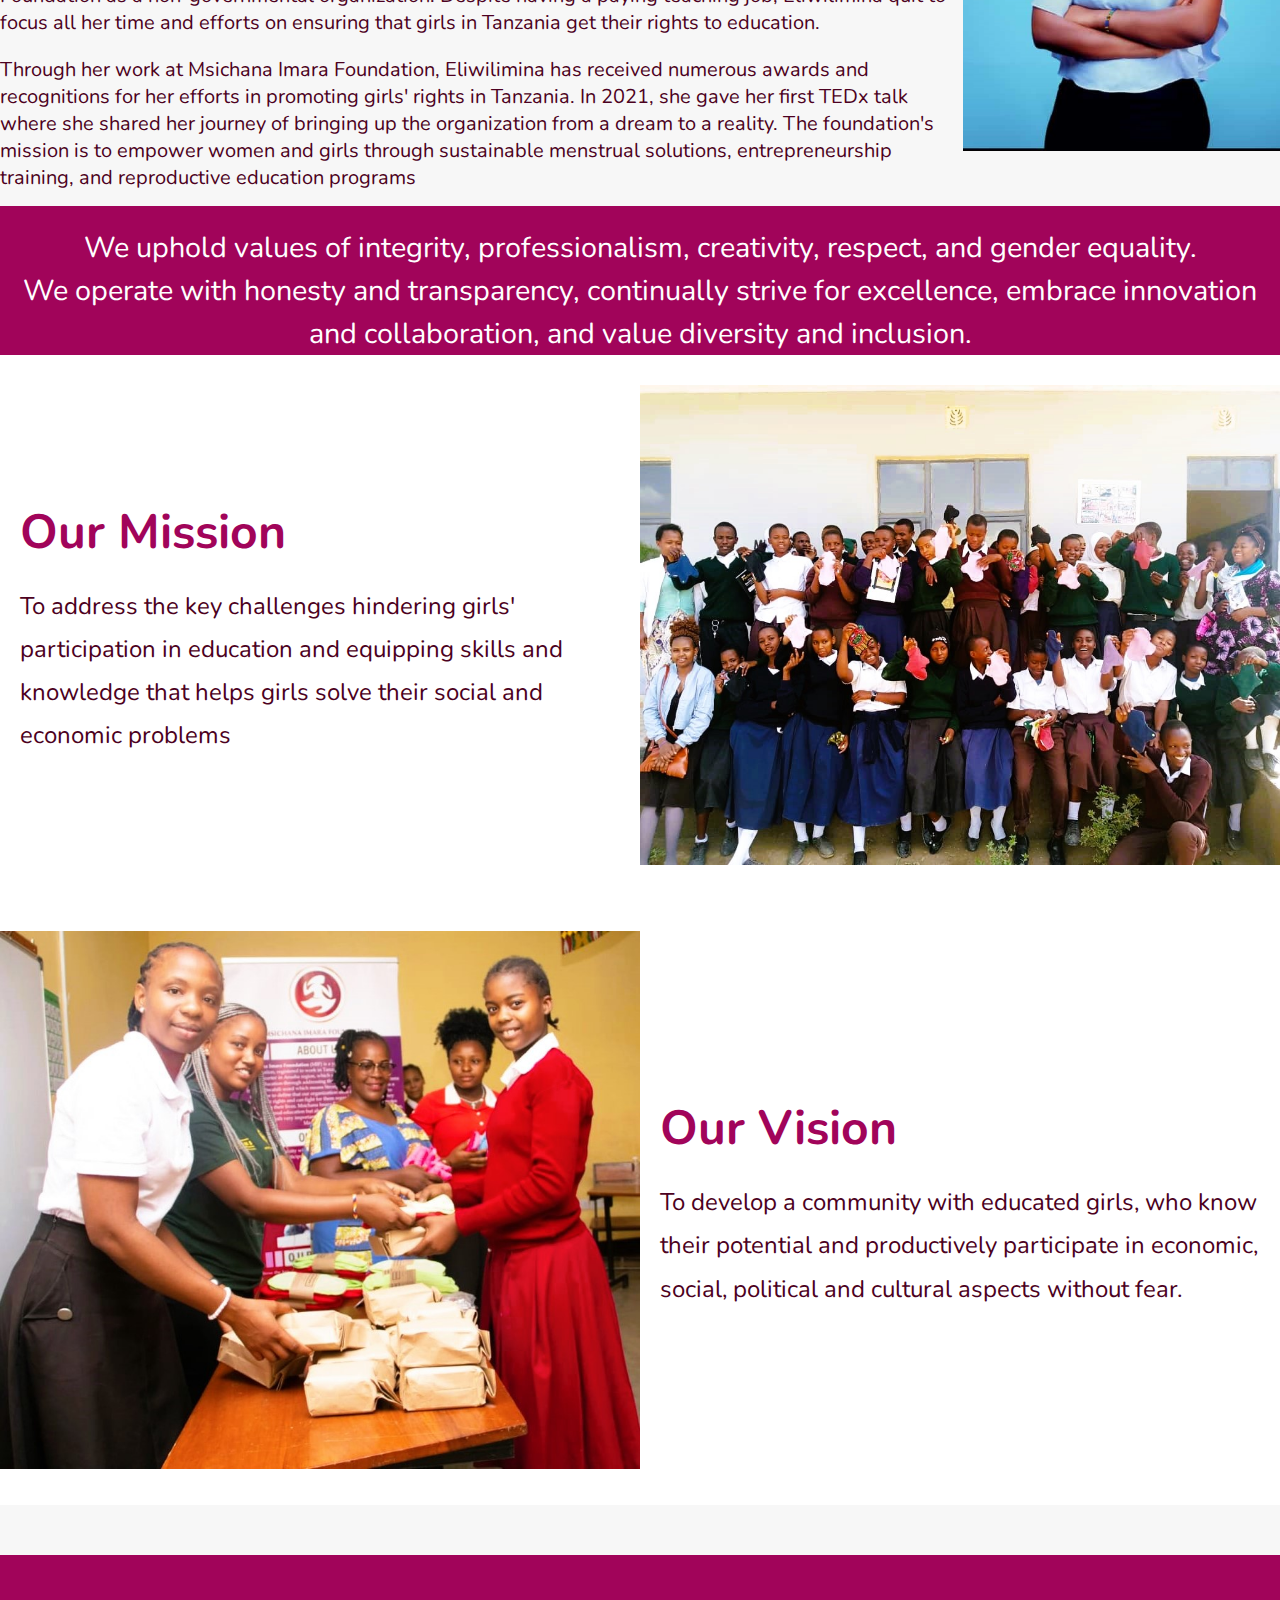
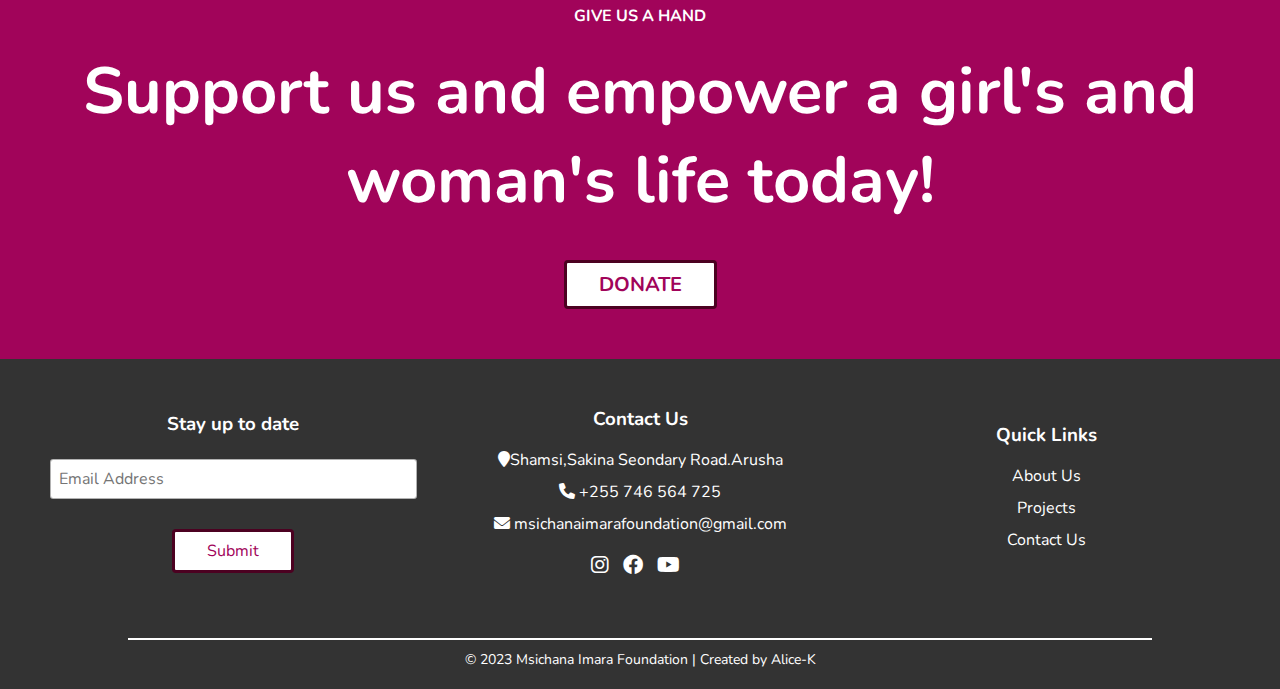
==== commit 2e9617a4: "Finished the project" ====
--- a/aboutus.html
+++ b/aboutus.html
@@ -21,7 +21,8 @@
               <a href="aboutus.html">About Us</a>
               <a href="projects.html">Projects</a>
               <a href="contact.html">Contact Us</a>
-            <a href="donate.html"><button>Donate</button></a></a> 
+              <a href="ourteam.html">Our Team</a>
+              <a href="donate.html"><button>Donate</button></a></a>
              
             </nav>
           </header>
@@ -66,12 +67,12 @@
     
     <section class="our-story">
         <div class="our-story-container">
+          <h1>Our story</h1>
           <div class="our-story-img">
             <img src="images/Eliwimina.jpg" alt="Eliwimina pic" />
           </div>
           <div class="our-story-content">
-            <h1>Our story</h1>
-            <p>Msichana Imara Foundation is a non-governmental organization founded in 2019 by Eliwilimina Buberwa, who is now the organization's executive director. Growing up in a small village in the Shinyanga region of Tanzania, Eliwilimina experienced the prevalence of violence against women and girls and saw firsthand how girls were often denied their right to education. However, her late father believed in gender equality and equal access to education for all, which allowed Eliwilimina to attend school and eventually pursue a bachelor's degree in education.</p>
+           <p>Msichana Imara Foundation is a non-governmental organization founded in 2019 by Eliwilimina Buberwa, who is now the organization's executive director. Growing up in a small village in the Shinyanga region of Tanzania, Eliwilimina experienced the prevalence of violence against women and girls and saw firsthand how girls were often denied their right to education. However, her late father believed in gender equality and equal access to education for all, which allowed Eliwilimina to attend school and eventually pursue a bachelor's degree in education.</p>
             <p>While in school, Eliwilimina started helping girls from her village access sponsorship opportunities for education, and over 35 girls benefited from her program. In 2019, she decided to register Msichana Imara Foundation as a non-governmental organization. Despite having a paying teaching job, Eliwilimina quit to focus all her time and efforts on ensuring that girls in Tanzania get their rights to education.</p>
             <p>Through her work at Msichana Imara Foundation, Eliwilimina has received numerous awards and recognitions for her efforts in promoting girls' rights in Tanzania. In 2021, she gave her first TEDx talk where she shared her journey of bringing up the organization from a dream to a reality. The foundation's mission is to empower women and girls through sustainable menstrual solutions, entrepreneurship training, and reproductive education programs</p>
           </div>
@@ -138,7 +139,7 @@
       <h3>Contact Us</h3>
       <ul>
         <li><i class="fa fa-map-marker"></i>Shamsi,Sakina Seondary Road.Arusha</li>
-        <li><i class="fa fa-phone"></i> +255 718 888 345</li>
+        <li><i class="fa fa-phone"></i> +255 746 564 725</li>
         <li><i class="fa fa-envelope"></i> msichanaimarafoundation@gmail.com</li>
     </ul>
       <div class="social-icons">
@@ -163,8 +164,7 @@
   
   <!--footer ends here-->
     
-    <!--scroll top button-->
-    <a href="#home" class="fas fa-angle-up" id="scroll-top"></a>
+    
     
     
     <!--custom js file link-->
--- a/style.css
+++ b/style.css
@@ -1,666 +1,751 @@
 @import url('https://fonts.googleapis.com/css2?family=Nunito:wght@200;300;400;600;700&display=swap');
 
-*{
-	font-family: 'Nunito',sans-serif;
-	margin:0; padding: 0;
-	box-sizing: border-box;
-	outline: none; 
-    border:none;
-	text-decoration: none;
-	transition: all .2s linear;
-}
-*::selection{
-	background:var(--red);
-	color: #fff;
-}
-html{
-	font-size: 100%;
-	overflow-x: hidden;
-	scroll-behavior: smooth;
-	scroll-padding-top:6rem;
-}
-body{
-	background:#f7f7f7;
-}
+* {
+  font-family: 'Nunito', sans-serif;
+  margin: 0;
+  padding: 0;
+  box-sizing: border-box;
+  outline: none;
+  border: none;
+  text-decoration: none;
+  transition: all .2s linear;
+}
+
+*::selection {
+  background: var(--red);
+  color: #fff;
+}
+
+html {
+  font-size: 100%;
+  overflow-x: hidden;
+  scroll-behavior: smooth;
+  scroll-padding-top: 6rem;
+}
+
+body {
+  background: #f7f7f7;
+  max-width: 100vw;
+}
+
 /*header CSS starts*/
 header {
-    display: flex;
-    justify-content: space-between;
-    align-items: center;
-    padding: 10px;
-  }
-  
- .logo img{
-    height: 100px;
-    width:150px;
-    padding-top: 0px;
-  }
-  
-  .navbar {
-    display: flex;
-    justify-content: flex-end;
-    align-items: center;
-  }
-  
-  .navbar a {
-    text-decoration: none;
-    padding: 10px;
-    font-size: 1.1rem;
-    margin-left:20px;
-	color:white;
-  }
-  .navbar a:hover {
-    color: #A1045A;
-  }
-  
-  .navbar button {
-    background-color:white;
-    padding: 10px;
-    cursor: pointer;
-    margin-left:5px;
-    margin-right: 0px;
-    color: #A1045A;
-    font-weight: bold;
-    display: inline-block;
-    border:.2rem solid #4C0121 ;
-	font-size: 1.25rem;
-	border-radius: 0.25rem;
-	position: relative;
-	overflow: hidden;
-	z-index: 0;
-  }
-.navbar button::before{
-	content:'';
-	position: absolute;
-	top: 0; right: 0;
-	width: 0%;
-	height: 100%;
-	background:#A1045A;
-	transition: .3s linear;
-	z-index: -1;
-}
-.navbar button:hover::before{
-     
-     width: 100%;
-     left: 0;
-}
-.navbar button:hover{
-	color: white;
-}
-  
-  #menu-bar {
-    display: none;
-    font-size: 28px;
-    cursor: pointer;
-    border:.1rem solid #666;
-	border-radius: .3rem;
-	padding: .5rem 1.5rem;
-  }
-  /*header CSS ends*/
-  /*welcome section  CSS starts*/
-  .welcome {
-    background: linear-gradient(to bottom, rgba(0, 0, 0, 0.5), rgba(0, 0, 0, 0.6)), url('images/background.jpg') no-repeat center center;
-    background-size: cover;
-    height: 100vh;
-}
-  
-  .welcome-section-content {
-    position: absolute;
-    top: 50%;
-    left: 50%;
-    transform: translate(-50%, -50%);
-    text-align: center;
-  }
-  .welcome-section-content h4{
-      color:white;
-  }
-  .welcome-section-content h1{
-       color: white;
-      font-size: 2.7rem;
-      padding-top: 10px;
-  }
-  
-  .welcome-section-strip {
-    display: flex;
-    justify-content: space-around;
-    position: absolute;
-    bottom: 0;
-    left: 0;
-    right: 0;
-    height: 9.5rem;
-}
-  .welcome-section-strip > div {
-    width: 33.33%;
-    display: flex;
-    flex-direction: column;
-    align-items: center;
-    color: white;
-    margin: 0;
-    border:1px solid #4C0121;
-  }
-  .welcome-section-strip > div:hover {
-    background-color: wheat;
-    transition: background-color 0.5s ease;
-  }
-  .welcome-section-strip .mission {
-    background-color: #FDF6E4;
-  }
-  
-  .welcome-section-strip .projects {
-    background-color: #FFF1E6;
-  }
-  
-  .welcome-section-strip .volunteer {
-    background-color: #FCFBFC;
-  }
-  
-  .welcome-section-strip h2 {
-    font-size: 2.4rem;
-    margin-top:15px;
-    padding-top: 5px;
-    color: #A1045A;
-
-  }
-  
-  .welcome-section-strip h4 {
-    font-size: 1.4rem;
-    color:#4C0121;
-    margin-top:10px;
-}
+  display: flex;
+  justify-content: space-between;
+  align-items: center;
+  padding: 10px;
+}
+
+.logo img {
+  height: 100px;
+  width: 150px;
+  padding-top: 0px;
+}
+
+.navbar {
+  display: flex;
+  justify-content: flex-end;
+  align-items: center;
+  max-width: 100vw;
+}
+
+.navbar a {
+  text-decoration: none;
+  padding: 10px;
+  font-size: 1.1rem;
+  margin-left: 20px;
+  color: white;
+}
+
+.navbar a:hover {
+  color: #A1045A;
+}
+
+.navbar button {
+  background-color: white;
+  padding: 10px;
+  cursor: pointer;
+  margin-left: 5px;
+  margin-right: 0px;
+  color: #A1045A;
+  font-weight: bold;
+  display: inline-block;
+  border: .2rem solid #4C0121;
+  font-size: 1.25rem;
+  border-radius: 0.25rem;
+  position: relative;
+  overflow: hidden;
+  z-index: 0;
+}
+
+.navbar button::before {
+  content: '';
+  position: absolute;
+  top: 0;
+  right: 0;
+  width: 0%;
+  height: 100%;
+  background: #A1045A;
+  transition: .3s linear;
+  z-index: -1;
+}
+
+.navbar button:hover::before {
+
+  width: 100%;
+  left: 0;
+}
+
+.navbar button:hover {
+  color: white;
+}
+
+#menu-bar {
+  display: none;
+  font-size: 28px;
+  cursor: pointer;
+  border: .1rem solid #666;
+  border-radius: .3rem;
+  padding: .5rem 1.5rem;
+}
+
+/*header CSS ends*/
+/*welcome section  CSS starts*/
+.welcome {
+  background: linear-gradient(to bottom, rgba(0, 0, 0, 0.5), rgba(0, 0, 0, 0.6)), url('images/background.jpg') no-repeat center center;
+  background-size: cover;
+  height: 100vh;
+  width: 100vw;
+}
+
+.welcome-section-content {
+  position: absolute;
+  top: 50%;
+  left: 50%;
+  transform: translate(-50%, -50%);
+  text-align: center;
+}
+
+.welcome-section-content h4 {
+  color: white;
+}
+
+.welcome-section-content h1 {
+  color: white;
+  font-size: 2.7rem;
+  padding-top: 10px;
+}
+
+.welcome-section-strip {
+  display: flex;
+  justify-content: space-around;
+  position: absolute;
+  bottom: 0;
+  left: 0;
+  right: 0;
+  height: 9.5rem;
+}
+
+.welcome-section-strip>div {
+  width: 33.33%;
+  display: flex;
+  flex-direction: column;
+  align-items: center;
+  color: white;
+  margin: 0;
+  border: 1px solid #4C0121;
+}
+
+.welcome-section-strip>div:hover {
+  background-color: wheat;
+  transition: background-color 0.5s ease;
+}
+
+.welcome-section-strip .mission {
+  background-color: #FDF6E4;
+}
+
+.welcome-section-strip .projects {
+  background-color: #FFF1E6;
+}
+
+.welcome-section-strip .volunteer {
+  background-color: #FCFBFC;
+}
+
+.welcome-section-strip h2 {
+  font-size: 2.4rem;
+  margin-top: 15px;
+  padding-top: 5px;
+  color: #A1045A;
+
+}
+
+.welcome-section-strip h4 {
+  font-size: 1.4rem;
+  color: #4C0121;
+  margin-top: 10px;
+}
+
 /*welcome section CSS ends*/
-  
+
 /*sucess stories CSS starts*/
 .sucess-stories {
-    background-color: #A1045A;;
-    color: white;
-    display: flex;
-    justify-content: space-between;
-    align-items: center;
-    padding: 50px 0;
-    
-}
-  .sucess-stories-container {
-    display: flex;
-    flex-wrap: wrap;
-    justify-content: space-between;
-    margin-top: 20px;
-    
-  }
-  
-  .container-left {
-    flex:1;
-   padding-left:10px;
-}
-.container-left-heading  {
-    color: white;
-    font-weight: bold;
-    font-size: 4.5rem;
-    padding-bottom: 15px;
-    margin-bottom:15px;
-    margin-top:10px;
-}
-  .container-left-content{
-    margin-top:10px;
-  }
-  .container-left-content h2{
-    font-size: 2rem;
-    margin-bottom: 15px;
-    padding-bottom: 15px;
-  }
-  .container-left-content p{
-    font-size: 1.2rem;
-    margin-bottom: 35px;
-    line-height: 1.5;
-  }
-  .container-right{
-    flex: 1;
-  }
-  
- .container-right-image {
-    width: 100%;
-    height: 100%;
-    padding-right: 20px;
-  }
-  /*sucess stories CSS ends*/
-
-  /*impact CSS starts*/
-  .impact-box-container {
-    display: flex;
-    flex-wrap: wrap;
-    justify-content: space-between;
-    margin-top: 20px;
-    
-  }
-  .impact-content-left {
-    margin: 10px 0;
-    flex-basis: 45%;
-}
-  .impact-content-left h1 {
-    margin-bottom: 50px;
-    font-size: 4.5rem;
-    text-transform: none;
-    font-weight: bold;
-    color: #4C0121;
-  }
-  .impact-content-left p {
-    line-height: 1.5;
-    font-size: 1.5rem;
-  }
-  .impact-right-numbers{
-    flex-basis: 45%;
-  }
+  background-color: #A1045A;
+  ;
+  color: white;
+  display: flex;
+  justify-content: space-between;
+  align-items: center;
+  padding: 50px 0;
+
+}
+
+.sucess-stories-container {
+  display: flex;
+  flex-wrap: wrap;
+  justify-content: space-between;
+  margin-top: 20px;
+
+}
+
+.container-left {
+  flex: 1;
+  padding-left: 10px;
+}
+
+.container-left-heading {
+  color: white;
+  font-weight: bold;
+  font-size: 4.5rem;
+  padding-bottom: 15px;
+  margin-bottom: 15px;
+  margin-top: 10px;
+}
+
+.container-left-content {
+  margin-top: 10px;
+}
+
+.container-left-content h2 {
+  font-size: 2rem;
+  margin-bottom: 15px;
+  padding-bottom: 15px;
+}
+
+.container-left-content p {
+  font-size: 1.2rem;
+  margin-bottom: 35px;
+  line-height: 1.5;
+}
+
+.container-right {
+  flex: 1;
+  display: flex;
+  align-items: center;
+
+}
+
+.container-right-image {
+  width: 100%;
+  height: auto;
+  padding-right: 20px;
+
+
+}
+
+/*sucess stories CSS ends*/
+
+/*impact CSS starts*/
+.impact-box-container {
+  display: flex;
+  flex-wrap: wrap;
+  justify-content: space-between;
+  margin-top: 20px;
+
+}
+
+.impact-content-left {
+  margin: 10px 0;
+  flex-basis: 45%;
+}
+
+.impact-content-left h1 {
+  margin-bottom: 50px;
+  font-size: 4.5rem;
+  text-transform: none;
+  font-weight: bold;
+  color: #4C0121;
+}
+
+.impact-content-left p {
+  line-height: 1.5;
+  font-size: 1.5rem;
+}
+
+.impact-right-numbers {
+  flex-basis: 45%;
+}
+
 .impact-right-row {
-    display: flex;
-    flex-wrap: wrap;
-    justify-content: center;
-    margin: 10px 0;
-  }
-  
-  .impact-right-col {
-    flex-basis: 33%;
-    text-align: center;
-    padding-left:1rem;
-  }
-  .impact-right-col p{
-    color: #4C0121;
-  }
-  
-  .impact-count {
-    font-size: 45px;
-    font-weight: bold;
-    color: #A1045A;
-  }
-  
-  hr {
-    border: 0;
-    border-top: 2px solid #ccc;
-    margin: 10px auto;
-    width: 80%;
-  }
-  
-  .center {
-    text-align: center;
-  }
-  /*impact CSS ends*/
-  /*image CSS starts*/
-  .images {
-    display: flex;
-    justify-content: space-around;
-    flex-wrap: wrap;
-  }
-  
-  .image-section {
-    display: flex;
-   max-width: 100vw;
-  }
-  
-  .image-section img {
-    flex:1;
-    max-width: 33.33%;
-    height:auto;
-    padding: 0 4px;
-  }
-  
-  /*impact CSS ends*/
-  /*donate CSS starts*/
-  .donate {
-    background-color: #A1045A;
-    color: white;
-    text-align: center;
-    padding: 50px;
-    margin-top: 50px;
-    
-  }
- .donate h4 {
-    margin-top: 0;
-    padding-bottom: 20px;
-  }
-  
-  .donate h1 {
-    font-weight: bold;
-    font-size: 65px;
-    text-transform: none;
-  }
-  
-  .donate-btn {
-    background-color:white;
-    color: #A1045A;
-    padding: 10px 20px;
-    cursor: pointer;
-    font-weight: bold;
-    display: inline-block;
-	padding: .5rem 2rem;
-	border:.2rem solid #4C0121 ;
-	cursor: pointer;
-	font-size: 1.25rem;
-	border-radius: 0.25rem;
-	margin-top: 35px;
-	position: relative;
-	overflow: hidden;
-	z-index: 0;
-  }
-  .donate-btn::before{
-	content:'';
-	position: absolute;
-	top: 0; right: 0;
-	width: 0%;
-	height: 100%;
-	background:#A1045A;
-	transition: .3s linear;
-	z-index: -1;
-}
-.donate-btn:hover::before{
-     width: 100%;
-     left: 0;
-}
-.donate-btn:hover{
-	color: white;
-}
+  display: flex;
+  flex-wrap: wrap;
+  justify-content: center;
+  margin: 10px 0;
+}
+
+.impact-right-col {
+  flex-basis: 33%;
+  text-align: center;
+  padding-left: 1rem;
+}
+
+.impact-right-col p {
+  color: #4C0121;
+}
+
+.impact-count {
+  font-size: 45px;
+  font-weight: bold;
+  color: #A1045A;
+}
+
+hr {
+  border: 0;
+  border-top: 2px solid #ccc;
+  margin: 10px auto;
+  width: 80%;
+}
+
+.center {
+  text-align: center;
+}
+
+/*impact CSS ends*/
+/*image CSS starts*/
+.images {
+  display: flex;
+  justify-content: space-around;
+  flex-wrap: wrap;
+}
+
+.image-section {
+  display: flex;
+  max-width: 100vw;
+}
+
+.image-section img {
+  flex: 1;
+  max-width: 33.33%;
+  height: auto;
+  padding: 0 4px;
+}
+
+/*impact CSS ends*/
+/*donate CSS starts*/
+.donate {
+  background-color: #A1045A;
+  color: white;
+  text-align: center;
+  padding: 50px;
+  margin-top: 50px;
+
+}
+
+.donate h4 {
+  margin-top: 0;
+  padding-bottom: 20px;
+}
+
+.donate h1 {
+  font-weight: bold;
+  font-size: 65px;
+  text-transform: none;
+}
+
+.donate-btn {
+  background-color: white;
+  color: #A1045A;
+  padding: 10px 20px;
+  cursor: pointer;
+  font-weight: bold;
+  display: inline-block;
+  padding: .5rem 2rem;
+  border: .2rem solid #4C0121;
+  cursor: pointer;
+  font-size: 1.25rem;
+  border-radius: 0.25rem;
+  margin-top: 35px;
+  position: relative;
+  overflow: hidden;
+  z-index: 0;
+}
+
+.donate-btn::before {
+  content: '';
+  position: absolute;
+  top: 0;
+  right: 0;
+  width: 0%;
+  height: 100%;
+  background: #A1045A;
+  transition: .3s linear;
+  z-index: -1;
+}
+
+.donate-btn:hover::before {
+  width: 100%;
+  left: 0;
+}
+
+.donate-btn:hover {
+  color: white;
+}
+
 /*donate CSS ends*/
 
 /*footer CSS starts*/
-  footer {
-    background-color: #333;
-    color: #fff;
-    display: flex;
-    justify-content: space-between;
-    align-items: center;
-    padding: 30px;
-    flex-wrap: wrap;
-    margin-bottom: 0px;
-  }
-  
-  .footer-col {
-    flex: 1;
-    margin: 0 20px;
-    text-align: center;
-  }
-  
-  .footer-col h3 {
-    margin-bottom: 0;
-    height: 60px;
-    line-height: 60px;
-  }
-  .footer-col ul {
-    list-style-type: none;
-    margin: 0;
-    padding: 0;
-  }
-  
-  .footer-col ul li {
-    margin-bottom: 10px;
-  }
-  
-  .footer-col ul li a{
-    text-decoration: none;
-    color:white;
-  }
-  
-
-  form{
-    flex: 1 1 30rem;
-   
-}
-
-form  input{
-    padding: 0.5rem;
-    margin: 0.3rem 0;
-    font-size: 1rem;
-    color: #333;
-    text-transform: none;
-    border:.1rem solid rgba(0,0,0,.3);
-    border-radius: .2rem;
-    width: 100%;
-    display: flex;
-    justify-content: space-between;
-    flex-wrap: wrap;
-}
-  
+footer {
+  background-color: #333;
+  color: #fff;
+  display: flex;
+  justify-content: space-between;
+  align-items: center;
+  padding: 30px;
+  flex-wrap: wrap;
+  margin-bottom: 0px;
+}
+
+.footer-col {
+  flex: 1;
+  margin: 0 20px;
+  text-align: center;
+}
+
+.footer-col h3 {
+  margin-bottom: 0;
+  height: 60px;
+  line-height: 60px;
+}
+
+.footer-col ul {
+  list-style-type: none;
+  margin: 0;
+  padding: 0;
+}
+
+.footer-col ul li {
+  margin-bottom: 10px;
+}
+
+.footer-col ul li a {
+  text-decoration: none;
+  color: white;
+}
+
+
+form {
+  flex: 1 1 30rem;
+
+}
+
+form input {
+  padding: 0.5rem;
+  margin: 0.3rem 0;
+  font-size: 1rem;
+  color: #333;
+  text-transform: none;
+  border: .1rem solid rgba(0, 0, 0, .3);
+  border-radius: .2rem;
+  width: 100%;
+  display: flex;
+  justify-content: space-between;
+  flex-wrap: wrap;
+}
+
 .submit {
-    display: inline-block;
-	padding: .5rem 2rem;
-	border:.2rem solid #4C0121 ;
-	color: #A1045A;;
-	cursor: pointer;
-	font-size: 1rem;
-	border-radius: 0.25rem;
-	margin-top: 0.2rem;
-	position: relative;
-	overflow: hidden;
-	z-index: 0;
-    background-color: white;
-  }
-  
-.submit::before{
-	content:'';
-	position: absolute;
-	top: 0; right: 0;
-	width: 0%;
-	height: 100%;
-	background: #A1045A;;
-	transition: .3s linear;
-	z-index: -1;
-}
-.submit:hover::before{
-     
-     width: 100%;
-     left: 0;
-}
-.submit:hover{
-	color: white;
-}
-
-button a{
-	color: black;
-}
-  
-  .social-icons {
-    margin-top: 20px;
-  }
-  
-  .social-icons a {
-    display: inline-block;
-    margin-right: 10px;
-  }
-  
-  .social-icons i {
-    font-size: 20px;
-    color: #fff;
-  }
-  
-  .copy {
-    background-color: #333;
-    color: #fff;
-    text-align: center;
-    padding: 20px 0;
-  }
-  
-  .copy p {
-    font-size: 14px;
-    margin: 0;
-  }
-  
-  .copy hr {
-    border: 1px solid #fff;
-    margin-bottom: 10px;
-  }
-  /*footer CSS ends*/
-
-
-  /*aboutus CSS*/
-  /*sucess stories content-2 css*/
-  .who-we-are {
-    background-color: #A1045A;;
-    color: white;
-    display: flex;
-    justify-content: space-between;
-    align-items: center;
-  }
-  .content-2 {
-    text-align: center; /* Center align the heading */
-  }
-  .content-2 h2 {
-    font-size: 2.9rem; /* Set the font size for the heading */
-    padding:20px 0;
-  }
-  .content-2 p {
-    font-size: 1.5rem;
-    line-height: 1.5;
-    padding-bottom: 20px; /* Set the font size for the paragraph */
-  }
-  /*our story css*/
-  .our-story {
-    display: flex;
-    flex-wrap: wrap;
-    justify-content: space-between;
-    align-items: flex-start;
-   
-  }
-  
-  .our-story-img {
-    flex: 1 1 40%;
-    max-width: 100%;
-    margin-top: 10px;
-    float: right;
-  }
-  
-  .our-story-img img {
-    width: 100%;
-    height: 400px;
-    display: block;
-    margin-top: 10px;
-  }
-  
-  .our-story-content {
-    flex: 1 1 60%;
-    margin-top: 10px;
-    margin-right: 10px;
-    
-  }
-  .our-story-content h1 {
-    font-size: 3.5rem;
-    color: #A1045A;
-  }
-  
-  .our-story-content p {
-    font-size: 1.25rem;
-    line-height: 1.35;
-    padding-top: 5px;
-    color: #4C0121;
-    margin-bottom: 15px;
-  }
-  
-  
-  
+  display: inline-block;
+  padding: .5rem 2rem;
+  border: .2rem solid #4C0121;
+  color: #A1045A;
+  ;
+  cursor: pointer;
+  font-size: 1rem;
+  border-radius: 0.25rem;
+  margin-top: 0.2rem;
+  position: relative;
+  overflow: hidden;
+  z-index: 0;
+  background-color: white;
+}
+
+.submit::before {
+  content: '';
+  position: absolute;
+  top: 0;
+  right: 0;
+  width: 0%;
+  height: 100%;
+  background: #A1045A;
+  ;
+  transition: .3s linear;
+  z-index: -1;
+}
+
+.submit:hover::before {
+
+  width: 100%;
+  left: 0;
+}
+
+.submit:hover {
+  color: white;
+}
+
+button a {
+  color: black;
+}
+
+.social-icons {
+  margin-top: 20px;
+}
+
+.social-icons a {
+  display: inline-block;
+  margin-right: 10px;
+}
+
+.social-icons i {
+  font-size: 20px;
+  color: #fff;
+}
+
+.copy {
+  background-color: #333;
+  color: #fff;
+  text-align: center;
+  padding: 20px 0;
+}
+
+.copy p {
+  font-size: 14px;
+  margin: 0;
+}
+
+.copy hr {
+  border: 1px solid #fff;
+  margin-bottom: 10px;
+}
+
+/*footer CSS ends*/
+
+
+/*aboutus CSS*/
+/*sucess stories content-2 css*/
+.who-we-are {
+  background-color: #A1045A;
+  ;
+  color: white;
+  display: flex;
+  justify-content: space-between;
+  align-items: center;
+}
+
+.content-2 {
+  text-align: center;
+  /* Center align the heading */
+}
+
+.content-2 h2 {
+  font-size: 2.9rem;
+  /* Set the font size for the heading */
+  padding: 20px 0;
+}
+
+.content-2 p {
+  font-size: 1.5rem;
+  line-height: 1.5;
+  padding-bottom: 20px;
+  /* Set the font size for the paragraph */
+}
+
+/*our story css*/
+.our-story {
+  display: flex;
+  flex-wrap: wrap;
+  justify-content: space-between;
+  align-items: flex-start;
+  max-width: 100vw;
+
+}
+
+.our-story-img {
+  flex: 1 1 40%;
+  max-width: 100%;
+  margin-top: 10px;
+  float: right;
+}
+
+.our-story-img img {
+  width: 100%;
+  height: 400px;
+  display: block;
+  margin-top: 10px;
+}
+
+.our-story-content {
+  flex: 1 1 60%;
+  margin-top: 10px;
+  margin-right: 10px;
+
+}
+
+.our-story h1 {
+  font-size: 3.5rem;
+  color: #A1045A;
+  text-align: center;
+  margin-top: 10px;
+}
+
+.our-story-content p {
+  font-size: 1.25rem;
+  line-height: 1.35;
+  padding-top: 5px;
+  color: #4C0121;
+  margin-bottom: 15px;
+}
+
+
+
 
 
 .values {
   display: flex;
-  justify-content: center; /* centers content horizontally */
-  align-items: center; /* centers content vertically */
+  justify-content: center;
+  /* centers content horizontally */
+  align-items: center;
+  /* centers content vertically */
   text-align: center;
   background-color: #A1045A;
-   color: white;
+  color: white;
 }
 
 .values p {
-  max-width: 100%; /* ensures pre element does not exceed parent container width */
-  margin: 0; /* removes default margin */
+  max-width: 100%;
+  /* ensures pre element does not exceed parent container width */
+  margin: 0;
+  /* removes default margin */
   font-size: 1.8rem;
   line-height: 1.5;
   padding-top: 20px;
 }
 
-.mission-2, .vision{
+.mission-2,
+.vision {
   background-color: white;
-   display: flex;
+  display: flex;
   justify-content: space-between;
-   align-items: center;
-   padding: 30px 0;
-  
-  }
-  .mission-container{
-    display: flex;
-    flex-wrap: wrap;
-    align-items: center;
-   
-  }
-  
-  .mission-content,.vision-content{
-    flex: 1;
-    padding: 0 20px; /* adjust as needed */
-    color: #4C0121;
-  }
-  .mission-content h1, .vision-content h1 {
-    font-size: 3rem;
-    color: #A1045A;
-  
-  }
-  .mission-content p, .vision-content p{
-    font-size: 1.5rem;
-    line-height: 1.8;
-    padding-top: 20px;
-  }
-  
-  .mission-img ,.vision-image {
-    flex-basis: 50%;
-    width: 100%;
-    height: 100%;
-    
-  }
-  .mission-img img , .vision-image img{
-    width:100%;
-    height:100%;
-  }
+  align-items: center;
+  padding: 30px 0;
+
+}
+
+.mission-container {
+  display: flex;
+  flex-wrap: wrap;
+  align-items: center;
+
+}
+
+.mission-content,
+.vision-content {
+  flex: 1;
+  padding: 0 20px;
+  /* adjust as needed */
+  color: #4C0121;
+}
+
+.mission-content h1,
+.vision-content h1 {
+  font-size: 3rem;
+  color: #A1045A;
+
+}
+
+.mission-content p,
+.vision-content p {
+  font-size: 1.5rem;
+  line-height: 1.8;
+  padding-top: 20px;
+}
+
+.mission-img,
+.vision-image {
+  flex-basis: 50%;
+  width: 100%;
+  height: 100%;
+
+}
+
+.mission-img img,
+.vision-image img {
+  width: 100%;
+  height: 100%;
+}
+
 /*projects CSS*/
-    .welcome-to-projects {
-      background: linear-gradient(to bottom, rgba(0, 0, 0, 0.5), rgba(0, 0, 0, 0.6)), url('images/background.jpg') no-repeat center center;
-      background-size: cover;
-      height: 50vh;
-      position: relative; /* add position relative to set position absolute for .welcome-to-projects-content */
-    }
-    
-    .welcome-to-projects-content {
-      position: absolute;
-      top: 50%;
-      left: 50%;
-      transform: translate(-50%, -50%);
-      text-align: center;
-    }
-    
-    .welcome-to-projects-content h1 {
-      color: white;
-      font-size: 3.5rem;
-      padding-top: 10px;
-    }
+.welcome-to-projects {
+  background: linear-gradient(to bottom, rgba(0, 0, 0, 0.5), rgba(0, 0, 0, 0.6)), url('images/background.jpg') no-repeat center center;
+  background-size: cover;
+  height: 50vh;
+  position: relative;
+  /* add position relative to set position absolute for .welcome-to-projects-content */
+}
+
+.welcome-to-projects-content {
+  position: absolute;
+  top: 50%;
+  left: 50%;
+  transform: translate(-50%, -50%);
+  text-align: center;
+}
+
+.welcome-to-projects-content h1 {
+  color: white;
+  font-size: 3.5rem;
+  padding-top: 10px;
+}
+
 /*mawimbi CSS starts*/
 .mawimbi {
-  background-color: #A1045A;;
+  background-color: #A1045A;
+  ;
   color: white;
   display: flex;
   justify-content: space-between;
   align-items: center;
   padding: 50px 0;
- flex-direction: column;
-}
- .mawimbi h2 {
-    font-size: 3rem;
-    text-align: center;
-    margin-bottom: 40px;
-  }
-  
-  .mawimbi p {
-    font-size: 1.4rem;
-    line-height: 1.5;
-    text-align: justify;
-    margin-bottom: 20px;
-    max-width: 1000px;
-    padding: 0 20px;
-  }
-  
+  flex-direction: column;
+}
+
+.mawimbi h2 {
+  font-size: 3rem;
+  text-align: center;
+  margin-bottom: 40px;
+}
+
+.mawimbi p {
+  font-size: 1.4rem;
+  line-height: 1.5;
+  text-align: justify;
+  margin-bottom: 20px;
+  max-width: 1000px;
+  padding: 0 20px;
+}
+
 /*mawimbi CSS end */
- /*mawimbi-image slider CSS starts*/
- .mawimbi-images {
+/*mawimbi-image slider CSS starts*/
+.mawimbi-images {
   width: 100%;
   max-width: 1200px;
   margin: 0 auto;
@@ -708,54 +793,61 @@
   justify-content: space-between;
   align-items: center;
   padding: 50px 0;
- flex-direction: column;
-}
- .imarika  h2 {
-    font-size: 3rem;
-    text-align: center;
-    margin-bottom: 40px;
-    color: #A1045A;
-  }
-  
-  .imarika p {
-    font-size: 1.4rem;
-    line-height: 1.5;
-    text-align: justify;
-    margin-bottom: 10px;
-    max-width: 1000px;
-    padding: 0 20px;
-  }
-  
+  flex-direction: column;
+}
+
+.imarika h2 {
+  font-size: 3rem;
+  text-align: center;
+  margin-bottom: 40px;
+  color: #A1045A;
+}
+
+.imarika p {
+  font-size: 1.4rem;
+  line-height: 1.5;
+  text-align: justify;
+  margin-bottom: 10px;
+  max-width: 1000px;
+  padding: 0 20px;
+}
+
 
 .imarika-image-kubwa img {
   width: 100vw;
   height: 600px;
   object-fit: cover;
 }
+
 /*imarika CSS end */
 /*donation CSS*/
-.call-to-action{
+.call-to-action {
   text-align: center;
   background-color: #A1045A;
   color: white;
 }
-.call-to-action-heading{
-  padding:30px 0;
-}
-.call-to-action-heading h1{
+
+.call-to-action-heading {
+  padding: 30px 0;
+}
+
+.call-to-action-heading h1 {
   font-size: 2.5rem;
 }
-.get-involved{
-  height:300px;
-  
-}
-.get-involved h1{
-   text-align: center;
-   margin-top: 20px;
-   color: #A1045A;
-   font-size: 2.8rem;
-
-}
+
+.get-involved {
+  height: 300px;
+
+}
+
+.get-involved h1 {
+  text-align: center;
+  margin-top: 20px;
+  color: #A1045A;
+  font-size: 2.8rem;
+
+}
+
 .welcome-section-strip-2 {
   display: flex;
   justify-content: space-around;
@@ -765,14 +857,15 @@
   right: 0;
   height: 15rem;
 }
-.welcome-section-strip-2 > div {
+
+.welcome-section-strip-2>div {
   width: 33.33%;
   display: flex;
   flex-direction: column;
   align-items: center;
   color: white;
   margin: 0;
-  border:1px solid #4C0121;
+  border: 1px solid #4C0121;
 }
 
 .welcome-section-strip-2 .mission {
@@ -788,248 +881,847 @@
 }
 
 .welcome-section-strip-2 h2 {
-  font-size: 1.6rem;
-  margin-top:15px;
+  font-size: 1.8rem;
+  margin-top: 15px;
+  padding-top: 10px;
+  color: white;
+  max-width: 400px;
+}
+
+.welcome-section-strip-2 p {
+  font-size: 1.4rem;
+  color: white;
+  margin-top: 10px;
+  text-align: center;
+  max-width: 400px;
+}
+
+.imarika-image-kubwa-2 img {
+  width: 100vw;
+  height: 600px;
+  object-fit: cover;
+
+}
+
+.donations {
   padding-top: 5px;
-  color: white;
-  max-width:400px;
-}
-
-.welcome-section-strip-2 p{
-  font-size: 1.2rem;
-  color:white;
-  margin-top:10px;
-  text-align:center;
-  max-width: 400px;
-}
-.imarika-image-kubwa-2 img {
-  width: 100%;
-  max-width: 100%;
-  height: 600px;
-  object-fit: contain;
-  margin: 50px 0px;
-  
-}
-
-.donations{
-  padding-top:30px;
- margin-bottom: 0px;
-  height:320px;
-  align-items: center;
-}
-.donations h1{
+  margin-bottom: 0px;
+  height: 240px;
+  align-items: center;
+}
+
+.donations-2 {
+  padding-top: 5px;
+  margin-bottom: 0px;
+  height: 310px;
+  align-items: center;
+}
+
+.donations h1,
+.donations-2 h1 {
   font-size: 2.7rem;
-  margin-bottom: 15px;
-}
-.donations p{
-   font-size: 1.4rem;
+  margin-bottom: 10px;
+}
+
+.donations p,
+.donations-2 p {
+  font-size: 1.4rem;
   line-height: 1.25;
   text-align: center;
-  margin: 10px 0;
-}
-.donations a{
-  color:white;
+  margin: 10px 0 0 3px;
+}
+
+.donations a {
+  color: white;
   text-decoration: underline;
 }
-.donations ul li{
- font-size: 1.3rem;
+
+.donations-2 ul li {
+  font-size: 1.3rem;
   margin-top: 8px;
-  
-}
-.donations ul{
+
+}
+
+.donations-2 ul {
   list-style-type: disc;
 }
+
 /* Contact Page CSS */
 .container {
-	max-width: 1000px;
-	margin: 0 auto;
-	display: flex;
-	flex-wrap: wrap;
-	justify-content: center;
-	align-items: center;
-	padding: 50px;
+  max-width: 1000px;
+  margin: 0 auto;
+  display: flex;
+  flex-wrap: wrap;
+  justify-content: center;
+  align-items: center;
+  padding: 50px;
 }
 
 .contact-info {
-	flex-basis: 50%;
-	text-align: center;
+  flex-basis: 50%;
+  text-align: center;
 }
 
 .contact-info h2 {
-	margin-bottom: 20px;
+  margin-bottom: 20px;
   color: #A1045A;
   font-size: 2.5rem;
 }
 
 .contact-info ul {
-	list-style: none;
-	padding: 0;
-	margin: 0;
+  list-style: none;
+  padding: 0;
+  margin: 0;
 }
 
 .contact-info ul li {
-	margin-bottom: 10px;
-	font-size: 1.4re;
+  margin-bottom: 10px;
+  font-size: 1.4rem;
 }
 
 .contact-info ul li i {
-	margin-right: 10px;
-	color: #4C0121
+  margin-right: 10px;
+  color: #4C0121
 }
 
 .map {
-	flex-basis: 50%;
-}
+  margin-top: 30px;
+  flex-basis: 50%;
+}
+
+.map iframe {
+  width: 100vw;
+  height: 600px;
+  /* You can adjust the height as needed */
+  border: 0;
+}
+
 /*Sucess stories CSS in sucess.html*/
 .sucess {
-  box-shadow: 0px 0px 5px rgba(0, 0, 0, 0.3); /* add box-shadow */
-  text-align: center; /* center align text */
-  max-width: 800px; /* set maximum width */
-  margin: auto; /* center the div horizontally */
-  display: flex; /* make the div flexible */
-  flex-direction: column; /* make the div's children stack vertically */
-  align-items: center; /* center the div's children horizontally */
-  justify-content: center; /* center the div's children vertically */
-  padding: 20px; /* add padding to the div */
-  margin-top:20px;
-}
-.sucess p{
+  /* add box-shadow */
+  text-align: center;
+  /* center align text */
+  max-width: 800px;
+  /* set maximum width */
+  margin: auto;
+  /* center the div horizontally */
+  display: flex;
+  /* make the div flexible */
+  flex-direction: column;
+  /* make the div's children stack vertically */
+  align-items: center;
+  /* center the div's children horizontally */
+  justify-content: center;
+  /* center the div's children vertically */
+  padding: 20px;
+  /* add padding to the div */
+  margin-top: 20px;
+}
+
+.sucess p {
   font-size: 1.4rem;
   color: #4C0121;
   line-height: 1.5;
   padding: 10px 0;
 }
-.sucess h3{
+
+.sucess h3 {
   color: #A1045A;
   font-size: 1.2rem;
 }
 
-
-
+/* Our team CSS*/
+.row-2 {
+  display: flex;
+  flex-direction: row;
+  justify-content: space-evenly;
+}
+
+.board-members-container h1 {
+  text-align: center;
+  font-size: 2.4rem;
+  color: #A1045A;
+  margin-top: 25px;
+  text-transform: capitalize;
+  padding-top: 10px;
+}
+
+.board-members {
+  margin-top: 20px;
+  border-radius: 15px;
+  text-align: center;
+  padding: 20px;
+  background: #fff;
+  height: 350px;
+  width: 32.3%;
+  border: 3px solid #A1045A;
+}
+
+.board-members .board-members-images {
+  background: #fff;
+  padding: 5px;
+  margin-bottom: 20px;
+  display: inline-block;
+  width: 50%;
+  height: 40%;
+  transition: all 0.5s ease 0s;
+
+}
+
+.board-members-images img {
+  width: 100%;
+  height: 155%;
+  border-radius: 50%;
+  border: 1px solid #4C0121;
+}
+
+.board-members .name {
+  text-align: center;
+  font-size: 1.4rem;
+  margin-top: 4px;
+
+}
+
+.board-members .title {
+  font-weight: 600;
+  color: #2e282a;
+  text-transform: capitalize;
+  font-size: 20px;
+  margin: 0 0 7px 0;
+  text-align: center;
+}
+
+.board-members .post {
+  color: #4C0121;
+  text-transform: capitalize;
+  display: block;
+  font-size: 15px;
+  margin-bottom: 10px;
+  text-align: center;
+}
+
+.board-members-container {
+  background-color: white;
+  max-width: 100vw;
+}
+
+/*Image slider CSS*/
+.slider {
+  position: relative;
+  display: flex;
+  justify-content: center;
+}
+
+.slider-container {
+  display: flex;
+  overflow: hidden;
+  justify-content: center;
+  width: 600px;
+
+
+}
+
+.slider img {
+  height: auto;
+  width: 100%;
+  object-fit: cover;
+
+}
+
+.slider-dots {
+  position: absolute;
+  bottom: 10px;
+  left: 50%;
+  transform: translateX(-50%);
+  display: flex;
+  justify-content: center;
+}
+
+.slider-dot {
+  width: 10px;
+  height: 10px;
+  margin: 0 5px;
+  border-radius: 50%;
+  background-color: #ccc;
+  cursor: pointer;
+}
+
+.slider-dot.active {
+  background-color: pink;
+}
+
+.awards-names p {
+  font-size: 1.6rem;
+  line-height: 1.5;
+  color: #4C0121;
+  margin-top: 20px;
+  text-align: center;
+}
+
+.awards {
+  border: 3px solid #A1045A;
+  border-radius: 20px;
+  margin-top: 25px;
+}
+
+.awards h1 {
+  margin: 15px 0px;
+  text-align: center;
+  color: #A1045A;
+  font-size: 2.5rem;
+  padding: 10px 0;
+
+}
+
+@media screen and (max-width:1050px) {
+  .welcome {
+    position: relative;
+    z-index: 0;
+  }
+
+  .logo img {
+    height: 90px;
+    width: 120px;
+    padding-top: 0px;
+  }
+
+  .navbar {
+    position: fixed;
+    top: 0;
+    right: -100%;
+    height: 75%;
+    width: 40%;
+    background-color: #4C0121;
+    display: flex;
+    flex-direction: column;
+    justify-content: center;
+    align-items: center;
+    transition: all 0.5s ease;
+    z-index: 1;
+  }
+
+  .navbar.active {
+    right: 0;
+  }
+
+  .navbar a {
+    margin: 8px 0;
+    font-size: 1.25rem;
+    color: white;
+    text-align: center;
+  }
+
+  .navbar button {
+    margin-top: 10px;
+    padding: 10px 20px;
+    font-size: 1.25rem;
+    background-color: #fff;
+    cursor: pointer;
+    border: .2rem solid #4C0121;
+  }
+
+  #menu-bar {
+    display: block;
+    position: absolute;
+    top: 1;
+    right: 0;
+    padding: 10px;
+    font-size: 2rem;
+    color: black;
+    cursor: pointer;
+    z-index: 2;
+    border: none;
+    width: 100px;
+  }
+
+  #menu-bar.close {
+    transform: rotate(180deg);
+  }
+
+ 
+  .get-involved {
+    height: 280px;
+    overflow: hidden;
+    padding: 0;
+    position: relative;
+
+  }
+
+  .get-involved h1 {
+    text-align: center;
+    margin-top: 0px;
+    color: #A1045A;
+    font-size: 2.3rem;
+    margin-bottom: 0px;
+
+  }
+
+  .welcome-section-strip-2 {
+    display: flex;
+    position: absolute;
+    bottom: 0;
+    left: 0;
+    right: 0;
+  }
+
+  .welcome-section-strip-2>div {
+    width: 33.33%;
+    display: flex;
+    flex-direction: column;
+    align-items: center;
+    margin: 0;
+  }
+
+  .welcome-section-strip-2 h2 {
+    font-size: 1.2rem;
+    color: white;
+    max-width: 400px;
+    padding: 0px;
+  }
+
+  .welcome-section-strip-2 p {
+    font-size: 1.1rem;
+    color: white;
+    margin: 5px 0px;
+    text-align: start;
+    max-width: 400px;
+  }
+
+  .navbar a {
+    padding: 8px;
+    font-size: 1.1rem;
+    margin-left: 10px;
+  }
+
+
+  .navbar button {
+    background-color: white;
+    padding: 8px;
+    cursor: pointer;
+    margin-left: 0px;
+    margin-right: 0px;
+    color: #A1045A;
+    font-weight: bold;
+    display: inline-block;
+    border: .2rem solid #4C0121;
+    font-size: 1.2rem;
+    border-radius: 0.25rem;
+    position: relative;
+    overflow: hidden;
+    z-index: 0;
+  }
+
+  .imarika-image-kubwa-2 {
+    margin-top: 0;
+    height: 300px;
+  }
+
+  .imarika-image-kubwa-2 img {
+    height: 300px;
+    object-fit: contain;
+  }
+}
+
+
+
+@media screen and (max-width: 768px) {
+  html {
+    font-size: 80%;
+  }
+  .welcome {
+    position: relative;
+    z-index: 0;
+  }
+
+  .logo img {
+    height: 90px;
+    width: 120px;
+    padding-top: 0px;
+  }
+
+  .navbar {
+    position: fixed;
+    top: 0;
+    right: -100%;
+    height: 75%;
+    width: 40%;
+    background-color: #4C0121;
+    display: flex;
+    flex-direction: column;
+    justify-content: center;
+    align-items: center;
+    transition: all 0.5s ease;
+    z-index: 1;
+  }
+
+  .navbar.active {
+    right: 0;
+  }
+
+  .navbar a {
+    margin: 8px 0;
+    font-size: 1.25rem;
+    color: white;
+    text-align: center;
+  }
+
+  .navbar button {
+    margin-top: 10px;
+    padding: 10px 20px;
+    font-size: 1.25rem;
+    background-color: #fff;
+    cursor: pointer;
+    border: .2rem solid #4C0121;
+  }
+
+  #menu-bar {
+    display: block;
+    position: absolute;
+    top: 1;
+    right: 0;
+    padding: 10px;
+    font-size: 2rem;
+    color: black;
+    cursor: pointer;
+    z-index: 2;
+    border: none;
+    width: 50px;
+  }
+
+  #menu-bar.close {
+    transform: rotate(180deg);
+  }
 
   
-  @media screen and (max-width: 768px) {
-    html{
-      font-size: 80%;
-    }
-    #menu-bar {
-      display: block;
-    }
-    .navbar {
-      position: absolute;
-      top: 100%;
-      left: 0;
-      right: 0;
-      background: white;
-      border-top: .1rem solid rgba(0, 0, 0, .1);
-      clip-path: polygon(0 0, 100% 0, 100% 0, 0 0);
-      display: none;
-    }
-    .navbar.active {
-      clip-path: polygon(0 0, 100% 0, 100% 100%, 0% 100%);
-      display: block;
-    }
-    .navbar a {
-      margin: 1.5rem;
-      padding: 1.5rem;
-      display: block;
-      border: .2rem solid rgba(0, 0, 0, .1);
-      background: black;
-      color: white;
-    }
-    button {
-      display: block;
-      margin: 1.5rem;
-      padding: 1.5rem;
-      border: .2rem solid rgba(0, 0, 0, .1);
-      background: black;
-      color: white;
-      cursor: pointer;
-      
-    }
-    
-      .welcome-section-strip {
-        display: flex;
-        flex-direction: row;
-        align-items: center;
-      }
-    
-      .mission, .projects, .volunteer {
-        width: 100%;
-        max-width: 300px;
-        margin-bottom: 20px;
-        text-align: center;
-        height: 100%;
-      }
-      .mission h4, .projects h4, .volunteer  h4{
-        font-size: 1.2rem;
-      }
-      .mission h2, .projects h2, .volunteer  h2{
-        font-size: 1.4rem;
-      }
-      
-        .sucess-stories-container {
-          flex-direction: column;
-        }
-      
-        .container-left {
-          flex-basis: 100%;
-          text-align: center;
-          
-        }
-      
-        .container-right {
-          flex-basis: 100%;
-        }
-      
-        .container-right-image {
-          width: 100%;
-          height: auto;
-          padding: 0;
-          margin-top: 20px;
-        }
-        .impact-right-numbers {
-          display: flex;
-          flex-direction: column;
-        }
-        .impact-right-row {
-          display: flex;
-          flex-direction: row;
-          flex-wrap: wrap;
-        }
-        .impact-right-col {
-          width: 50%;
-          padding: 0 10px;
-          box-sizing: border-box;
-        }
-        .impact-count{
-          font-size: 2rem;
-        }
-        
-      
-      
-
-
-
-
-
-
-
-
-    }
-    
-    
-    
-  
-  
-  
-  
-  @media screen and (min-width: 768px) {
-    #menu-bar {
-      display: none;
-    }
-  }
-   @media screen and (max-width: 479px) { 
-
-    
+
+
+  .welcome-section-strip {
+    display: flex;
+    flex-direction: row;
+    align-items: center;
+  }
+
+  .welcome-section-strip-2 {
+    height: 17rem;
+  }
+
+  .mission,
+  .projects,
+  .volunteer {
+    width: 100%;
+    max-width: 400px;
+    margin-bottom: 20px;
+    height: 100%;
+    text-align: center;
+
+  }
+
+  .mission h4,
+  .projects h4,
+  .volunteer h4 {
+    font-size: 1.4rem;
+    margin-top: 30px;
+  }
+
+  .mission h2,
+  .projects h2,
+  .volunteer h2 {
+    font-size: 1.6rem;
+    margin-top: 30px;
+  }
+
+  .sucess-stories-container {
+    flex-direction: column;
+  }
+
+  .container-left {
+    flex-basis: 100%;
+    text-align: center;
+
+  }
+
+  .container-right {
+    flex-basis: 100%;
+  }
+
+  .container-right-image {
+    width: 100%;
+    height: auto;
+    padding: 0;
+    margin-top: 20px;
+  }
+
+  .impact-right-numbers {
+    display: flex;
+    flex-direction: column;
+  }
+
+  .impact-right-row {
+    display: flex;
+    flex-direction: row;
+    flex-wrap: wrap;
+  }
+
+  .impact-right-col {
+    width: 50%;
+    padding: 0 10px;
+    box-sizing: border-box;
+  }
+
+  .impact-count {
+    font-size: 2rem;
+  }
+}
+
+
+@media screen and (min-width: 1050px) {
+  #menu-bar {
+    display: none;
+  }
+}
+
+@media screen and (max-width: 826px) {
+  .html {
+    font-size: 95%;
+  }
+
+  .welcome-section-content h1 {
+    color: white;
+    font-size: 2.5rem;
+    padding-top: 10px;
+  }
+
+  .welcome-section-strip h2 {
+    font-size: 2.2rem;
+    margin-top: 10px;
+    padding-top: 5px;
+  }
+
+  /*.welcome-section-strip-2 h2 */
+  .welcome-section-strip h2 {
+    font-size: 1.5rem;
+  }
+
+  /*.welcome-section-strip-2 p ,*/
+  .welcome-section-strip h4 {
+    font-size: 1.4rem;
+    margin-top: 5px;
+  }
+}
+
+@media screen and (max-width: 900px) {
+  .row-2 {
+    display: flex;
+    flex-direction: column;
+    justify-content: center;
+    align-items: center;
+  }
+
+  .board-members {
+    height: 300px;
+    width: 50%;
+  }
+
+  .board-members .board-members-images {
+    background: #fff;
+    padding: 5px;
+    margin-bottom: 20px;
+    display: inline-block;
+    width: 50%;
+    height: 40%;
+  }
+
+  .board-members-images img {
+    width: 100%;
+    height: 155%;
+  }
+  .welcome-section-strip h4 {
+    font-size: 1.38rem;
+    margin-top: 5px;
+    text-align: center;
+  }
+}
+
+@media screen and (max-width:400px) {
+  .board-members {
+    height: 350px;
+    width: 100%;
+  }
+
+  .board-members .board-members-images {
+    background: #fff;
+    padding: 5px;
+    margin-bottom: 20px;
+    display: inline-block;
+    width: 50%;
+    height: 40%;
+  }
+
+  .board-members-images img {
+    width: 100%;
+    height: 155%;
+  }
+
+  .donations-2 {
+    padding-top: 5px;
+    margin-bottom: 0px;
+    height: 340px;
+    align-items: center;
+
+  }
+
+  .donations p,
+  .donations-2 p {
+    font-size: 1.3rem;
+    line-height: 1.25;
+    text-align: center;
+    margin: 10px 0 0 3px;
+
+  }
+
+  .impact-box-container {
+    justify-content: center;
+    align-items: center;
+  }
+
+  .impact-right-col {
+    flex-basis: 100%;
+  }
+
+  /*.welcome-section-strip-2 h2 */
+  .welcome-section-strip h2 {
+    font-size: 1.3rem;
+  }
+
+  /*.welcome-section-strip-2 p ,*/
+  .welcome-section-strip h4 {
+    font-size: 1.2rem;
+    margin-top: 5px;
+  }
+
+}
+
+@media screen and (max-width:500px) {
+  .board-members {
+    height: 350px;
+    width: 80%;
+  }
+
+  .board-members-images img {
+    width: 100%;
+    height: 155%;
+  }
+
+  .our-story-img {
+    width: 100vw;
+    margin-top: 10px;
+
+  }
+
+  .our-story-img img {
+    width: 100%;
+    height: 390px;
+    display: block;
+    margin: 10px 0px;
+
+  }
+
+  .our-story-content {
+    flex: 1 1 60%;
+    margin-top: 10px;
+    margin-right: 10px;
+
+  }
+
+  /*.welcome-section-strip-2 h2 */
+  .welcome-section-strip h2 {
+    font-size: 1.3rem;
+  }
+
+  /*.welcome-section-strip-2 p ,*/
+  .welcome-section-strip h4 {
+    font-size: 1.2rem;
+    margin-top: 5px;
+  }
+
+  .impact-box-container {
+    justify-content: center;
+    align-items: center;
+  }
+
+  .impact-right-col {
+    flex-basis: 100%;
+  }
+ 
+  .footer-col h3 {
+    margin: 10px 0;
+    height: 30px;
+    line-height: 20px;
+  }
+
+}
+
+@media screen and (max-width:300px) {
+  .logo img {
+    height: 80px;
+    width: 80px;
+    padding-top: 0px;
+  }
+
+  .donations-2 {
+    padding-top: 5px;
+    margin-bottom: 0px;
+    height: 350px;
+    margin-top: 3px;
+  }
+
+  .donations p,
+  .donations-2 p {
+    font-size: 1.25rem;
+    line-height: 1.25;
+    text-align: center;
+    margin: 5px 0 0 3px;
+  }
+
+  .donations h1,
+  .donations-2 h1 {
+    font-size: 2.2rem;
+    margin-bottom: 3px;
+  }
+
+  .welcome-section-strip-2 h2,
+  .welcome-section-strip h2 {
+    font-size: 1.1rem;
+  }
+
+  .welcome-section-strip-2 p,
+  .welcome-section-strip h4 {
+    font-size: 1rem;
+  }
+
+  .contact-info ul li {
+    font-size: 1.1rem;
+  }
+
+  .mawimbi-content p {
+    font-size: 1.2rem;
+  }
+
+  .donate h1 {
+    font-weight: bold;
+    font-size: 50px;
+    text-transform: none;
+  }
+
+  .impact-box-container {
+    justify-content: center;
+    align-items: center;
+  }
+
+  .impact-right-col {
+    flex-basis: 100%;
+  }
+
+
+
 }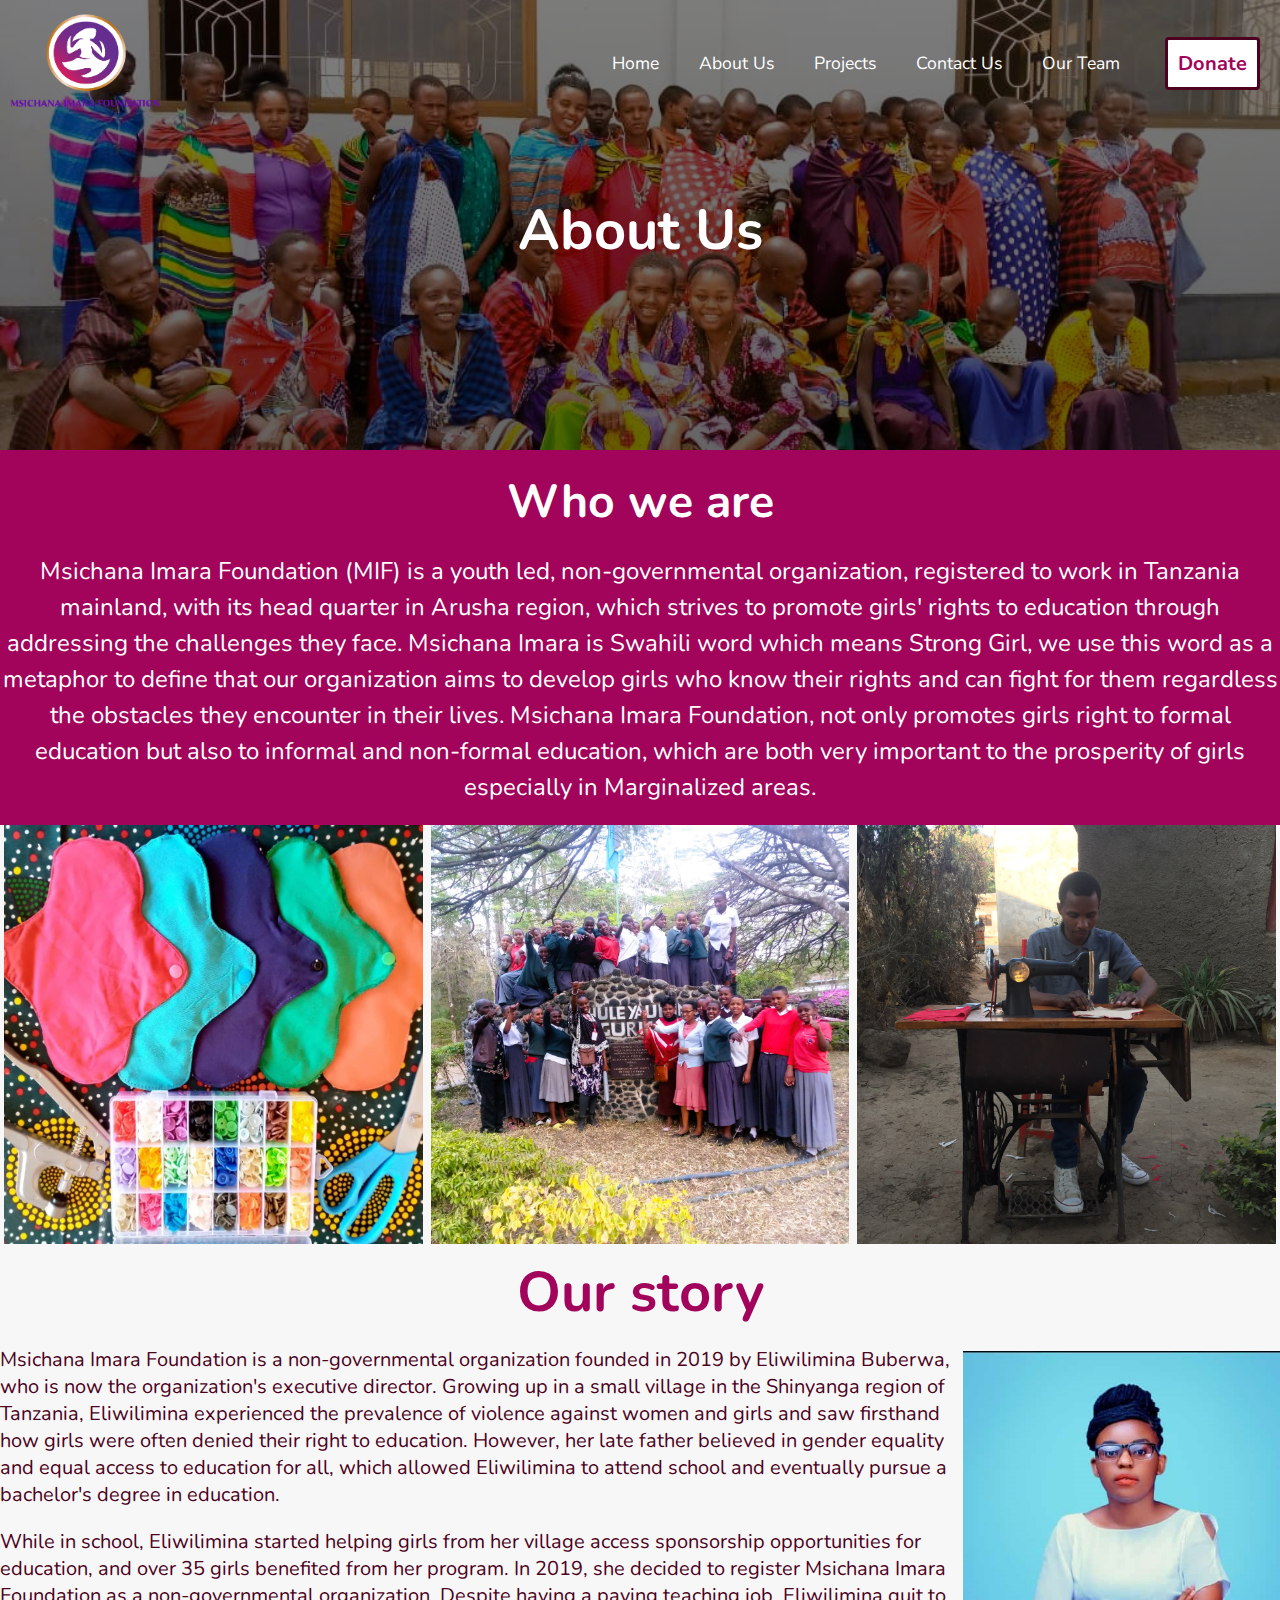
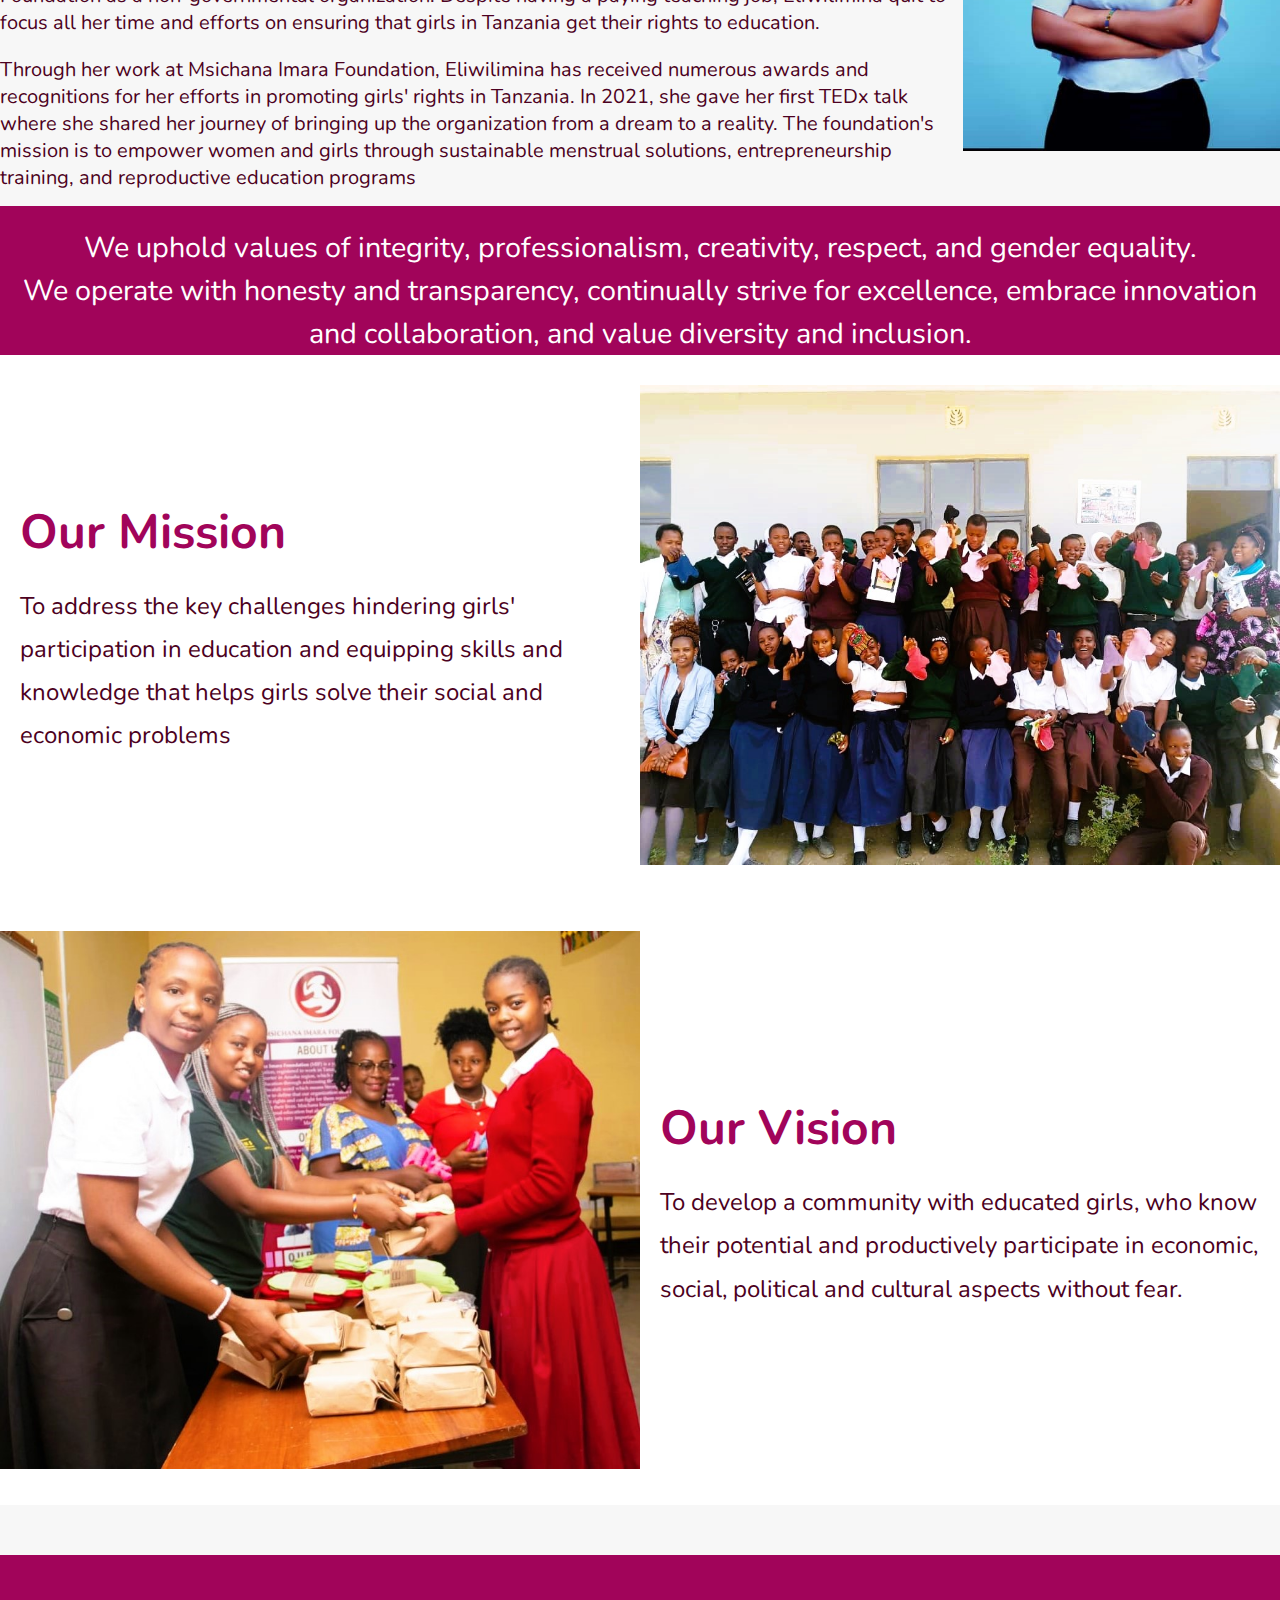
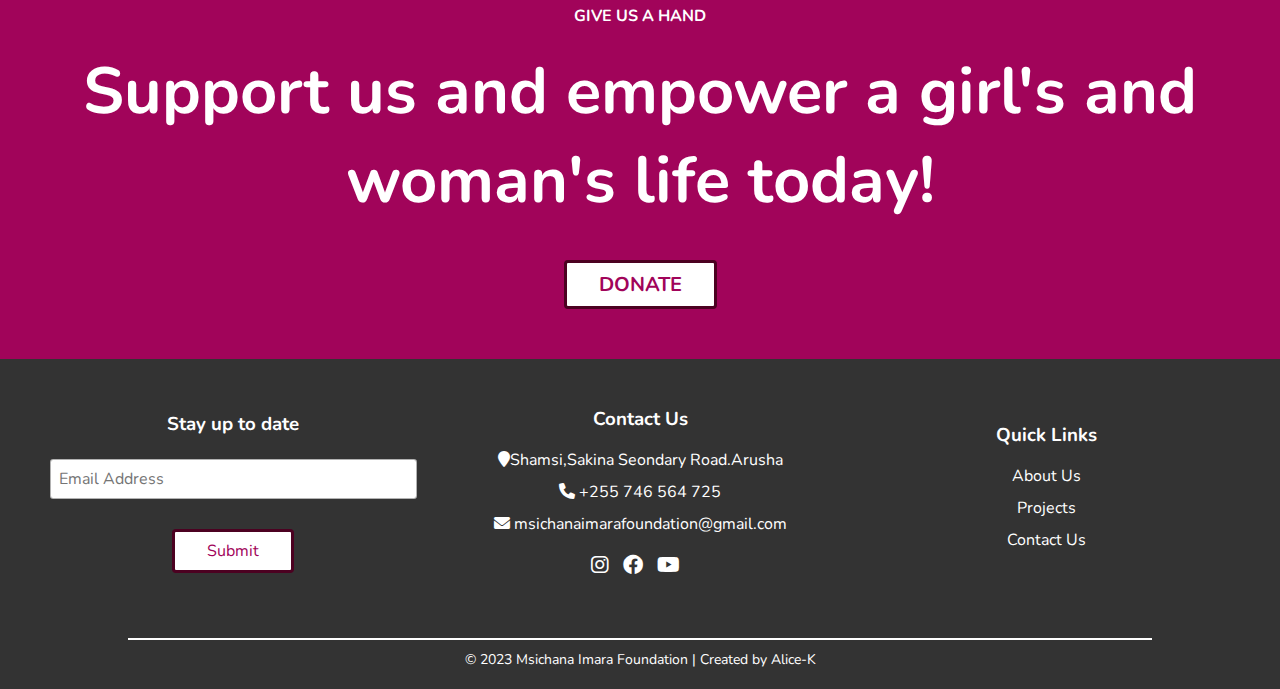
==== commit 6889f564: "Made changes logo.png" ====
--- a/aboutus.html
+++ b/aboutus.html
@@ -14,7 +14,7 @@
     <section class="welcome-to-projects" id="welcome">
         <!--header starts-->
         <header>
-            <a href="" class="logo"><img src="images/logo.png" /></a>
+            <a href="" class="logo"><img src="images/Logo.png" /></a>
             <div id="menu-bar" class="fas fa-bars"></div>
             <nav class="navbar">
               <a href="index.html">Home</a>
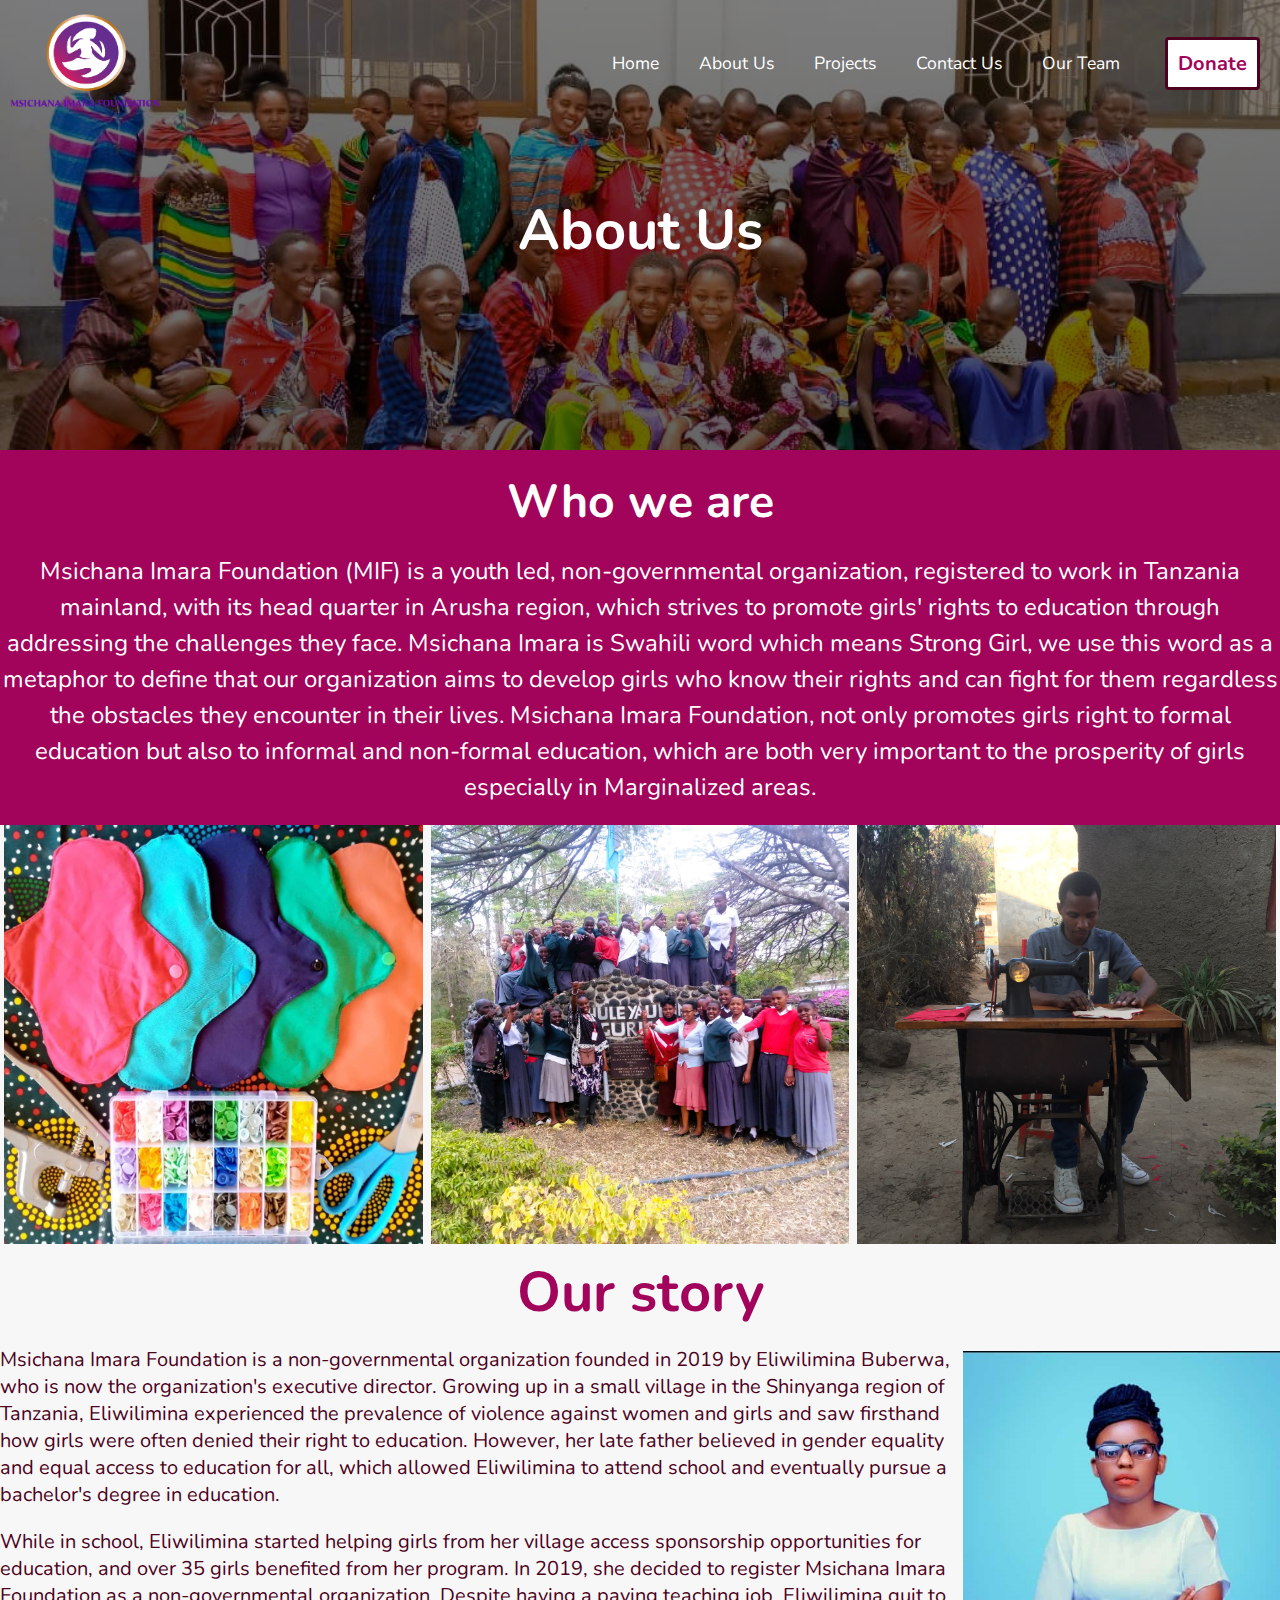
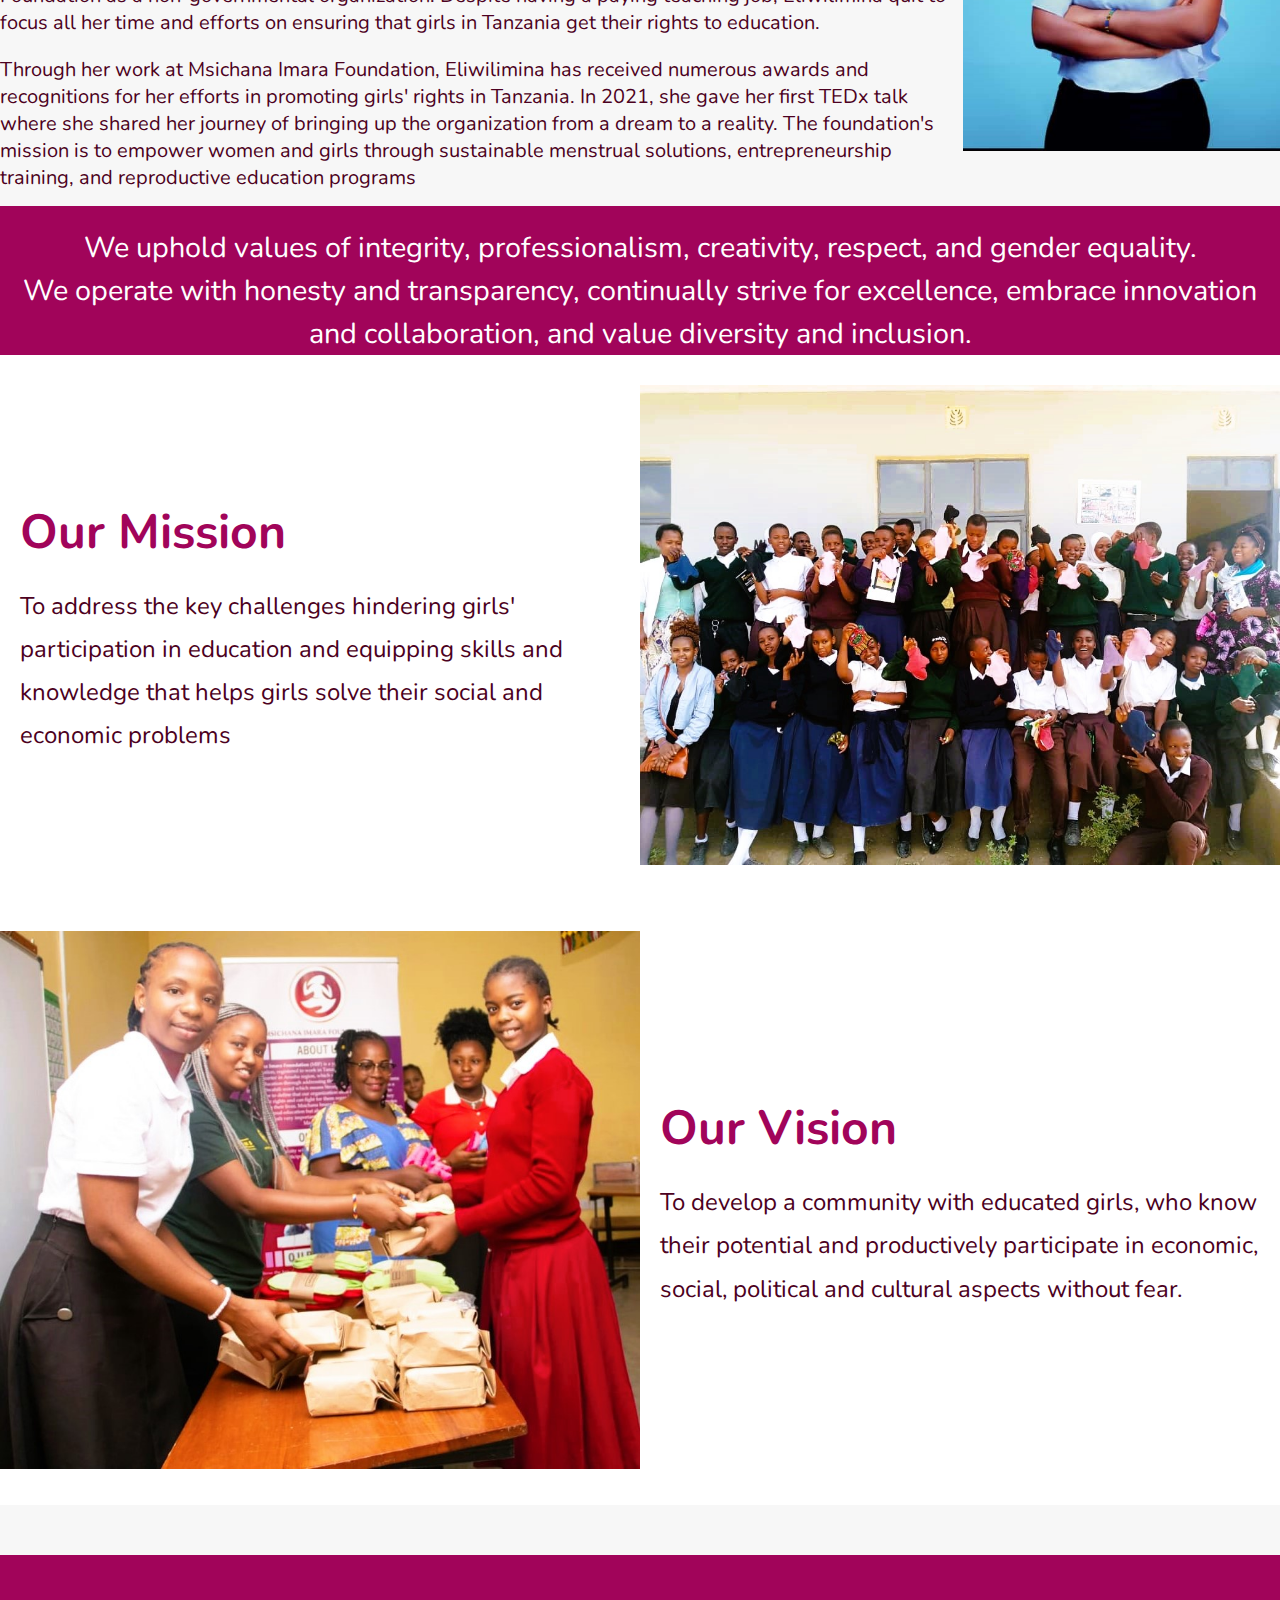
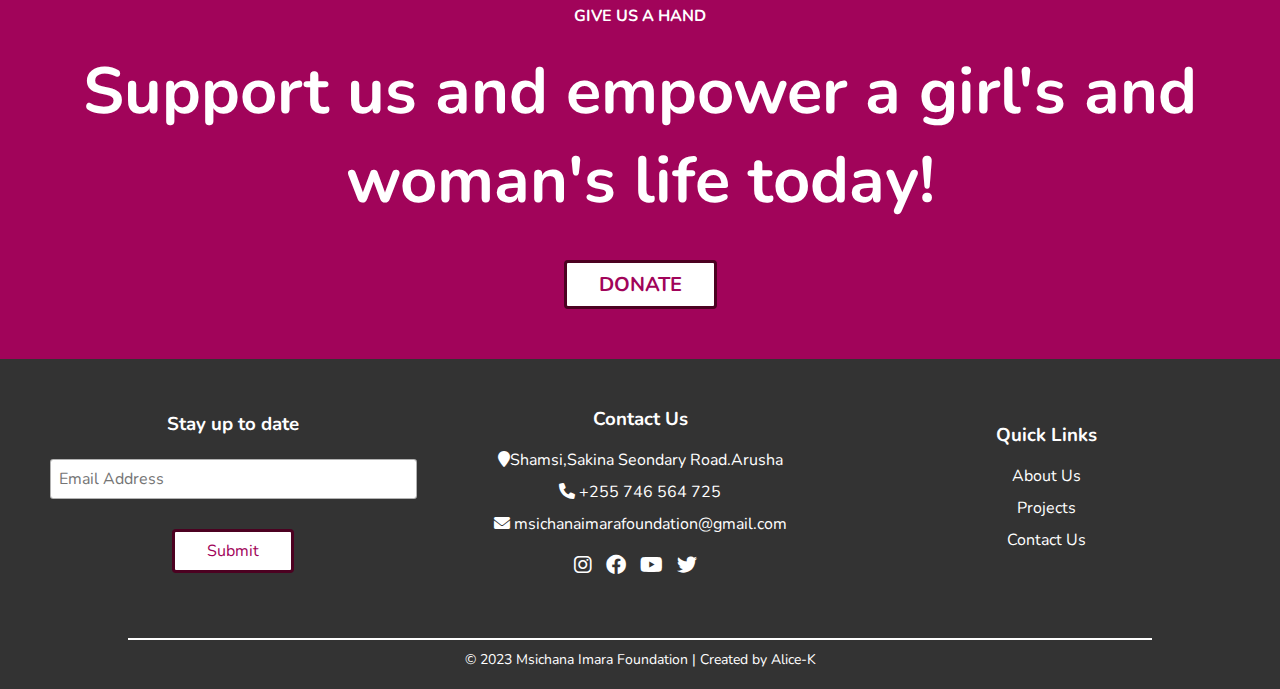
==== commit 820f427c: "Made changes kwenye form-submit" ====
--- a/aboutus.html
+++ b/aboutus.html
@@ -146,6 +146,7 @@
         <a href=" https://www.instagram.com/msichanaimara/"><i class="fab fa-instagram"></i></a>
         <a href=" https://web.facebook.com/profile.php?id=100086774670458 "><i class="fab fa-facebook"></i></a>
         <a href="https://www.youtube.com/channel/UCwqgY1ThkXRdyjZTZWjVm1w"><i class="fab fa-youtube"></i></a>
+        <a href=" https://twitter.com/msichanaimara "><i class="fab fa-twitter"></i></a>
       </div>
     </div>
     <div class="footer-col">
--- a/style.css
+++ b/style.css
@@ -743,6 +743,13 @@
   padding: 0 20px;
 }
 
+.mawimbi-content a {
+  color: white;
+  text-decoration: underline;
+  margin-left: 5px;
+  padding-left: 2px;
+}
+
 /*mawimbi CSS end */
 /*mawimbi-image slider CSS starts*/
 .mawimbi-images {
@@ -998,6 +1005,9 @@
 
 /*Sucess stories CSS in sucess.html*/
 .sucess {
+  box-shadow: 0px 0px 4px rgba(0, 0, 0, 0.8);
+  border-radius: 1%;
+
   /* add box-shadow */
   text-align: center;
   /* center align text */
@@ -1238,7 +1248,7 @@
     transform: rotate(180deg);
   }
 
- 
+
   .get-involved {
     height: 280px;
     overflow: hidden;
@@ -1328,6 +1338,7 @@
   html {
     font-size: 80%;
   }
+
   .welcome {
     position: relative;
     z-index: 0;
@@ -1392,7 +1403,7 @@
     transform: rotate(180deg);
   }
 
-  
+
 
 
   .welcome-section-strip {
@@ -1535,6 +1546,7 @@
     width: 100%;
     height: 155%;
   }
+
   .welcome-section-strip h4 {
     font-size: 1.38rem;
     margin-top: 5px;
@@ -1652,7 +1664,7 @@
   .impact-right-col {
     flex-basis: 100%;
   }
- 
+
   .footer-col h3 {
     margin: 10px 0;
     height: 30px;
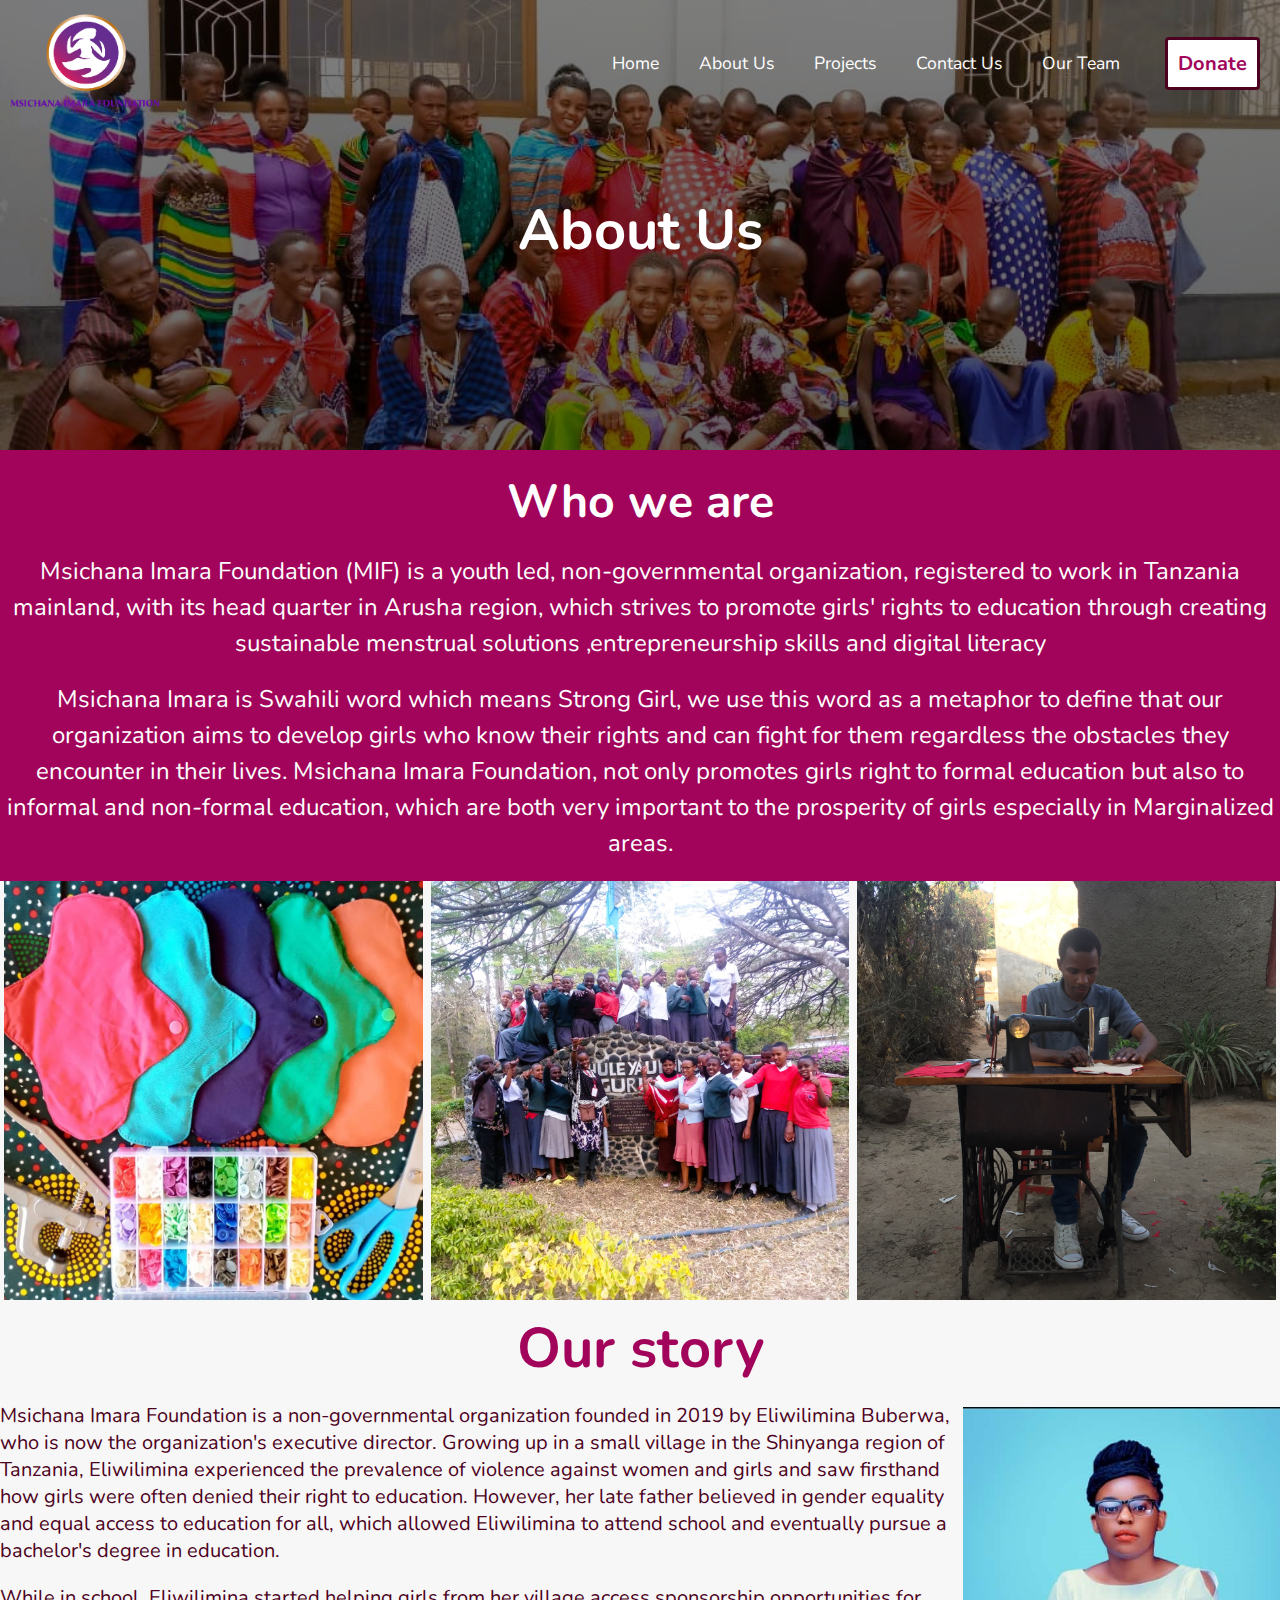
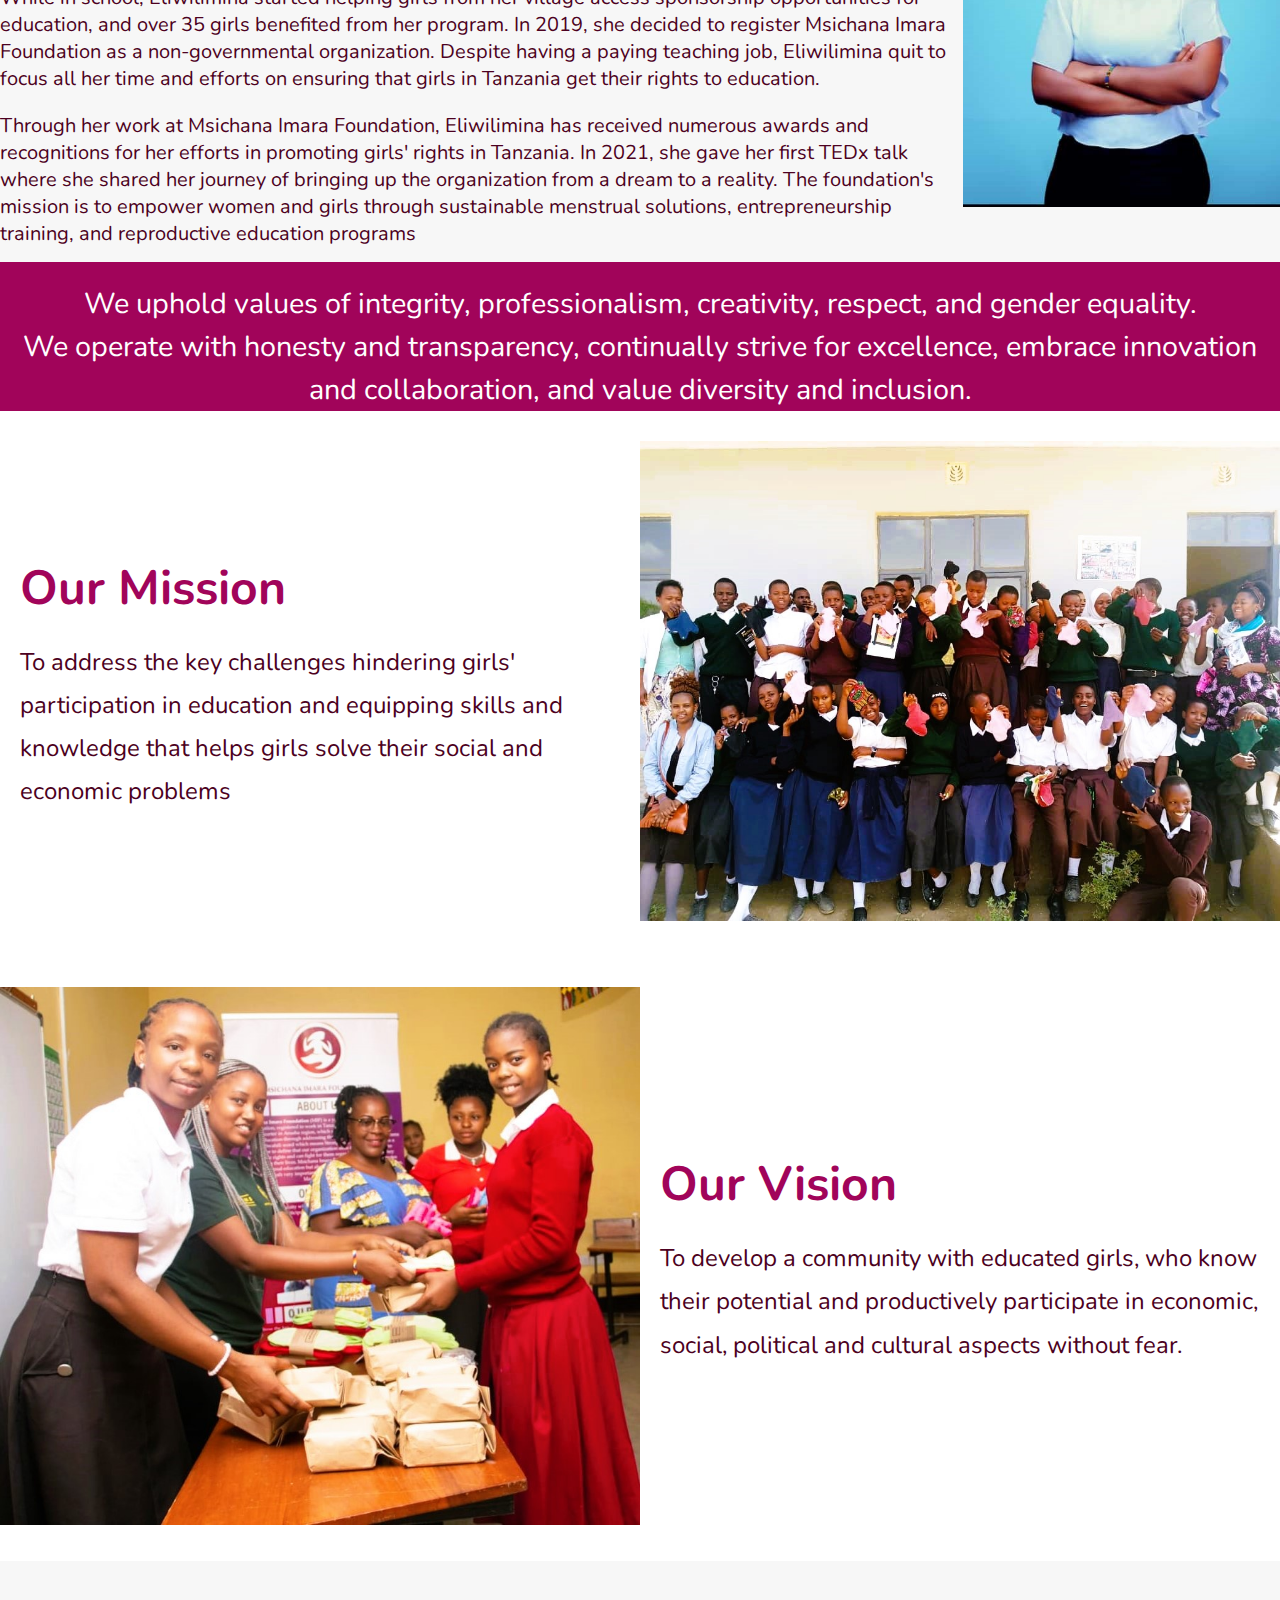
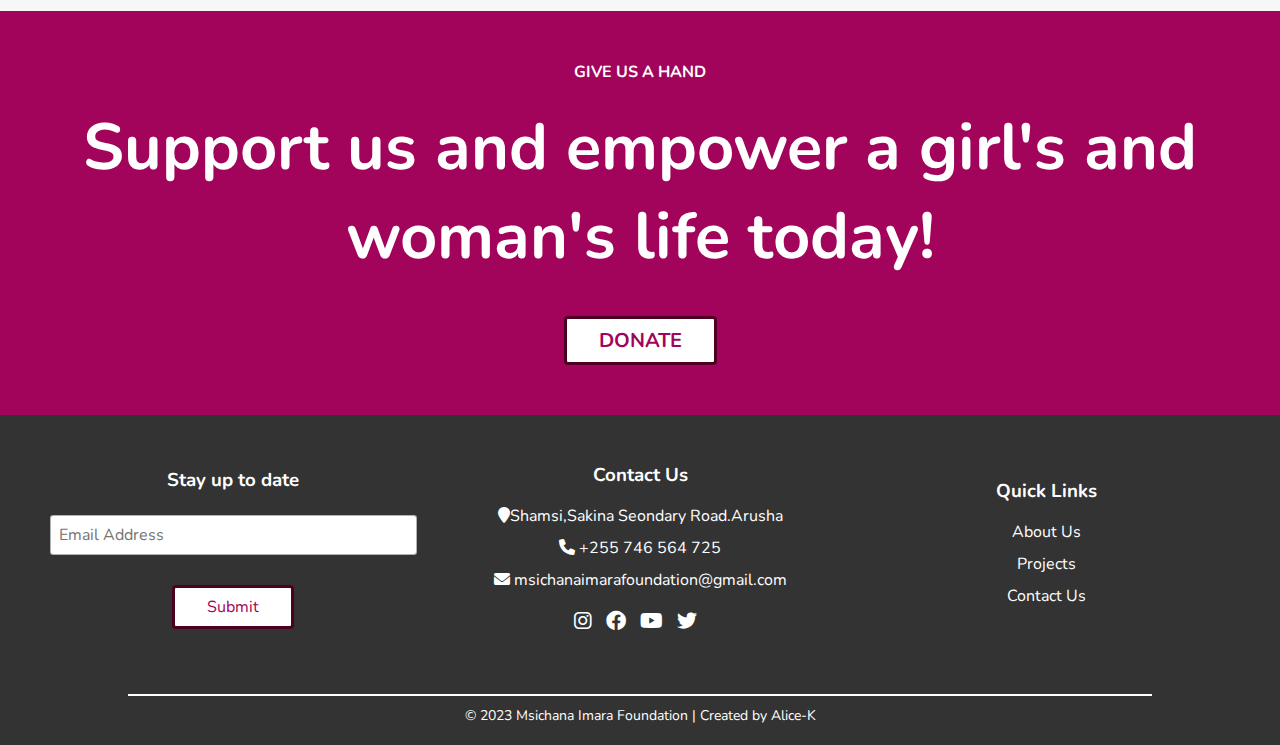
==== commit 12d3af1d: "Changed the about us page" ====
--- a/aboutus.html
+++ b/aboutus.html
@@ -1,138 +1,156 @@
 <!DOCTYPE html>
 <html>
-    <!DOCTYPE html>
-    <html>
-    <head>
-        <meta name="viewport" content="width=device-width,initial-scale=1.0">
-        <title> Msichana Imara</title>
-        <link rel="stylesheet" href="https://cdnjs.cloudflare.com/ajax/libs/font-awesome/6.0.0/css/all.min.css" integrity="sha512-9usAa10IRO0HhonpyAIVpjrylPvoDwiPUiKdWk5t3PyolY1cOd4DSE0Ga+ri4AuTroPR5aQvXU9xC6qOPnzFeg==" crossorigin="anonymous" referrerpolicy="no-referrer" />
-        <link rel="stylesheet" type="text/css" href="style.css">
-    
-    </head>
-     <body>
-    <!--welcome section starts-->
-    <section class="welcome-to-projects" id="welcome">
-        <!--header starts-->
-        <header>
-            <a href="" class="logo"><img src="images/Logo.png" /></a>
-            <div id="menu-bar" class="fas fa-bars"></div>
-            <nav class="navbar">
-              <a href="index.html">Home</a>
-              <a href="aboutus.html">About Us</a>
-              <a href="projects.html">Projects</a>
-              <a href="contact.html">Contact Us</a>
-              <a href="ourteam.html">Our Team</a>
-              <a href="donate.html"><button>Donate</button></a></a>
-             
-            </nav>
-          </header>
-          <!--header ends-->
-           <div class="welcome-to-projects-content">
-               <h1>About Us</h1> 
-            </div>
-           </section>
-        <!--welcome section ends-->
-    
-   
-    
-    <!--Success section starts-->
-    
-    <section class="who-we-are" >
-        <div class="content-2">
-            <h2>Who we are</h2>
-     <p> Msichana Imara Foundation (MIF) is a youth led, non-governmental organization, 
-    registered to work in Tanzania mainland, with its head quarter in Arusha region,
-     which strives to promote girls' rights to education through 
-     addressing the challenges they face. Msichana Imara is Swahili 
-     word which means Strong Girl, we use this word as a metaphor 
-     to define that our organization aims to develop girls who know their 
-     rights and can fight for them regardless the obstacles they encounter
-      in their lives. Msichana Imara Foundation, not only promotes girls right 
-      to formal education but also to informal and non-formal education, 
-      which are both very important to the prosperity of
-      girls especially in Marginalized areas.  </p>
-          </div>
-        </section>
-    <!--Success section ends-->
-     <!--Image section starts-->
-     <section class="images">
-        <div class="image-section">
-            <img src="images/image16.jpg" alt="Image 1" class="img-responsive">
-            <img src="images/image26.jpeg" alt="Image 2" class="img-responsive">
-            <img src="images/image15.jpg" alt="Image 3" class="img-responsive">
-          </div>
-    </section>
-    <!--Image section ends-->
-    <!--Impact section starts-->
-    
-    <section class="our-story">
-        <div class="our-story-container">
-          <h1>Our story</h1>
-          <div class="our-story-img">
-            <img src="images/Eliwimina.jpg" alt="Eliwimina pic" />
-          </div>
-          <div class="our-story-content">
-           <p>Msichana Imara Foundation is a non-governmental organization founded in 2019 by Eliwilimina Buberwa, who is now the organization's executive director. Growing up in a small village in the Shinyanga region of Tanzania, Eliwilimina experienced the prevalence of violence against women and girls and saw firsthand how girls were often denied their right to education. However, her late father believed in gender equality and equal access to education for all, which allowed Eliwilimina to attend school and eventually pursue a bachelor's degree in education.</p>
-            <p>While in school, Eliwilimina started helping girls from her village access sponsorship opportunities for education, and over 35 girls benefited from her program. In 2019, she decided to register Msichana Imara Foundation as a non-governmental organization. Despite having a paying teaching job, Eliwilimina quit to focus all her time and efforts on ensuring that girls in Tanzania get their rights to education.</p>
-            <p>Through her work at Msichana Imara Foundation, Eliwilimina has received numerous awards and recognitions for her efforts in promoting girls' rights in Tanzania. In 2021, she gave her first TEDx talk where she shared her journey of bringing up the organization from a dream to a reality. The foundation's mission is to empower women and girls through sustainable menstrual solutions, entrepreneurship training, and reproductive education programs</p>
-          </div>
-        </div>
-      </section>
-      
-    
-   
-    
-    <!--donate section starts here-->
-    <section class="values">
-        <p>We uphold values of integrity, professionalism, creativity, respect, and gender equality. 
-           <br> We operate with honesty and transparency, continually strive for excellence, 
-            embrace innovation and collaboration, and value diversity and inclusion.
-        </p>
-     </section>
-    <!--donate section ends here-->
+<!DOCTYPE html>
+<html>
 
-    <section class="mission-2">
-       <div class="mission-container">
-        <div class="mission-content">
+<head>
+  <meta name="viewport" content="width=device-width,initial-scale=1.0">
+  <title> Msichana Imara</title>
+  <link rel="stylesheet" href="https://cdnjs.cloudflare.com/ajax/libs/font-awesome/6.0.0/css/all.min.css"
+    integrity="sha512-9usAa10IRO0HhonpyAIVpjrylPvoDwiPUiKdWk5t3PyolY1cOd4DSE0Ga+ri4AuTroPR5aQvXU9xC6qOPnzFeg=="
+    crossorigin="anonymous" referrerpolicy="no-referrer" />
+  <link rel="stylesheet" type="text/css" href="style.css">
+
+</head>
+
+<body>
+  <!--welcome section starts-->
+  <section class="welcome-to-projects" id="welcome">
+    <!--header starts-->
+    <header>
+      <a href="" class="logo"><img src="images/Logo.png" /></a>
+      <div id="menu-bar" class="fas fa-bars"></div>
+      <nav class="navbar">
+        <a href="index.html">Home</a>
+        <a href="aboutus.html">About Us</a>
+        <a href="projects.html">Projects</a>
+        <a href="contact.html">Contact Us</a>
+        <a href="ourteam.html">Our Team</a>
+        <a href="donate.html"><button>Donate</button></a></a>
+
+      </nav>
+    </header>
+    <!--header ends-->
+    <div class="welcome-to-projects-content">
+      <h1>About Us</h1>
+    </div>
+  </section>
+  <!--welcome section ends-->
+
+
+
+  <!--Success section starts-->
+
+  <section class="who-we-are">
+    <div class="content-2">
+      <h2>Who we are</h2>
+      <p> Msichana Imara Foundation (MIF) is a youth led, non-governmental organization,
+        registered to work in Tanzania mainland, with its head quarter in Arusha region,
+        which strives to promote girls' rights to education through
+        creating sustainable menstrual solutions ,entrepreneurship skills and digital literacy</p>
+      <p> Msichana Imara is Swahili
+        word which means Strong Girl, we use this word as a metaphor
+        to define that our organization aims to develop girls who know their
+        rights and can fight for them regardless the obstacles they encounter
+        in their lives. Msichana Imara Foundation, not only promotes girls right
+        to formal education but also to informal and non-formal education,
+        which are both very important to the prosperity of
+        girls especially in Marginalized areas. </p>
+    </div>
+  </section>
+  <!--Success section ends-->
+  <!--Image section starts-->
+  <section class="images">
+    <div class="image-section">
+      <img src="images/image16.jpg" alt="Image 1" class="img-responsive">
+      <img src="images/image26.jpeg" alt="Image 2" class="img-responsive">
+      <img src="images/image15.jpg" alt="Image 3" class="img-responsive">
+    </div>
+  </section>
+  <!--Image section ends-->
+  <!--Impact section starts-->
+
+  <section class="our-story">
+    <div class="our-story-container">
+      <h1>Our story</h1>
+      <div class="our-story-img">
+        <img src="images/Eliwimina.jpg" alt="Eliwimina pic" />
+      </div>
+      <div class="our-story-content">
+        <p>Msichana Imara Foundation is a non-governmental organization founded in 2019 by Eliwilimina Buberwa, who is
+          now the organization's executive director. Growing up in a small village in the Shinyanga region of Tanzania,
+          Eliwilimina experienced the prevalence of violence against women and girls and saw firsthand how girls were
+          often denied their right to education. However, her late father believed in gender equality and equal access
+          to education for all, which allowed Eliwilimina to attend school and eventually pursue a bachelor's degree in
+          education.</p>
+        <p>While in school, Eliwilimina started helping girls from her village access sponsorship opportunities for
+          education, and over 35 girls benefited from her program. In 2019, she decided to register Msichana Imara
+          Foundation as a non-governmental organization. Despite having a paying teaching job, Eliwilimina quit to focus
+          all her time and efforts on ensuring that girls in Tanzania get their rights to education.</p>
+        <p>Through her work at Msichana Imara Foundation, Eliwilimina has received numerous awards and recognitions for
+          her efforts in promoting girls' rights in Tanzania. In 2021, she gave her first TEDx talk where she shared her
+          journey of bringing up the organization from a dream to a reality. The foundation's mission is to empower
+          women and girls through sustainable menstrual solutions, entrepreneurship training, and reproductive education
+          programs</p>
+      </div>
+    </div>
+  </section>
+
+
+
+
+  <!--donate section starts here-->
+  <section class="values">
+    <p>We uphold values of integrity, professionalism, creativity, respect, and gender equality.
+      <br> We operate with honesty and transparency, continually strive for excellence,
+      embrace innovation and collaboration, and value diversity and inclusion.
+    </p>
+  </section>
+  <!--donate section ends here-->
+
+  <section class="mission-2">
+    <div class="mission-container">
+      <div class="mission-content">
         <h1>Our Mission</h1>
-        <p>To address the key challenges hindering girls' participation in education and equipping skills and 
-            knowledge that helps girls solve their social and economic problems</p>
-        </div>
-        <div class="mission-img">
-            <img src="images/picture2.jpg" />
-        </div>
-       </div>
-    </section>
+        <p>To address the key challenges hindering girls' participation in education and equipping skills and
+          knowledge that helps girls solve their social and economic problems</p>
+      </div>
+      <div class="mission-img">
+        <img src="images/picture2.jpg" />
+      </div>
+    </div>
+  </section>
 
-    <section class="vision">
-      <div class="mission-container">
-        <div class="vision-image">
-            <img src="images/image24.jpg" />
-                </div>
-                <div class="vision-content">
-               <h1>Our Vision</h1>
-            <p>To develop a community with educated girls, who know their potential and productively participate in economic, social, 
-               political and cultural aspects without fear. </p>
-               </div>
+  <section class="vision">
+    <div class="mission-container">
+      <div class="vision-image">
+        <img src="images/image24.jpg" />
       </div>
-    </section>
-    <!--donate section starts here-->
-<section class="donate">
+      <div class="vision-content">
+        <h1>Our Vision</h1>
+        <p>To develop a community with educated girls, who know their potential and productively participate in
+          economic, social,
+          political and cultural aspects without fear. </p>
+      </div>
+    </div>
+  </section>
+  <!--donate section starts here-->
+  <section class="donate">
     <h4>GIVE US A HAND</h4>
     <h1>Support us and empower a girl's and woman's life today!</h1>
-    <a href="donate.html"><button class="donate-btn">DONATE</button></a> 
- </section>
+    <a href="donate.html"><button class="donate-btn">DONATE</button></a>
+  </section>
   <!--donate section ends here-->
 
 
-   <!--footer section starts--> 
+  <!--footer section starts-->
   <footer>
     <div class="footer-col">
       <h3>Stay up to date</h3>
       <form>
-        <input type="email" placeholder="Email Address" >
-        <br/>
-        <button type="submit" class="submit" >Submit</button>
+        <input type="email" placeholder="Email Address">
+        <br />
+        <button type="submit" class="submit">Submit</button>
       </form>
     </div>
     <div class="footer-col">
@@ -141,7 +159,7 @@
         <li><i class="fa fa-map-marker"></i>Shamsi,Sakina Seondary Road.Arusha</li>
         <li><i class="fa fa-phone"></i> +255 746 564 725</li>
         <li><i class="fa fa-envelope"></i> msichanaimarafoundation@gmail.com</li>
-    </ul>
+      </ul>
       <div class="social-icons">
         <a href=" https://www.instagram.com/msichanaimara/"><i class="fab fa-instagram"></i></a>
         <a href=" https://web.facebook.com/profile.php?id=100086774670458 "><i class="fab fa-facebook"></i></a>
@@ -162,20 +180,16 @@
     <hr>
     <p>&copy; 2023 Msichana Imara Foundation | Created by Alice-K</p>
   </div>
-  
+
   <!--footer ends here-->
-    
-    
-    
-    
-    <!--custom js file link-->
-    <script src="script.js"></script>
-    
-    
-    </body>
-    </html>
-    
 
 
 
 
+  <!--custom js file link-->
+  <script src="script.js"></script>
+
+
+</body>
+
+</html>